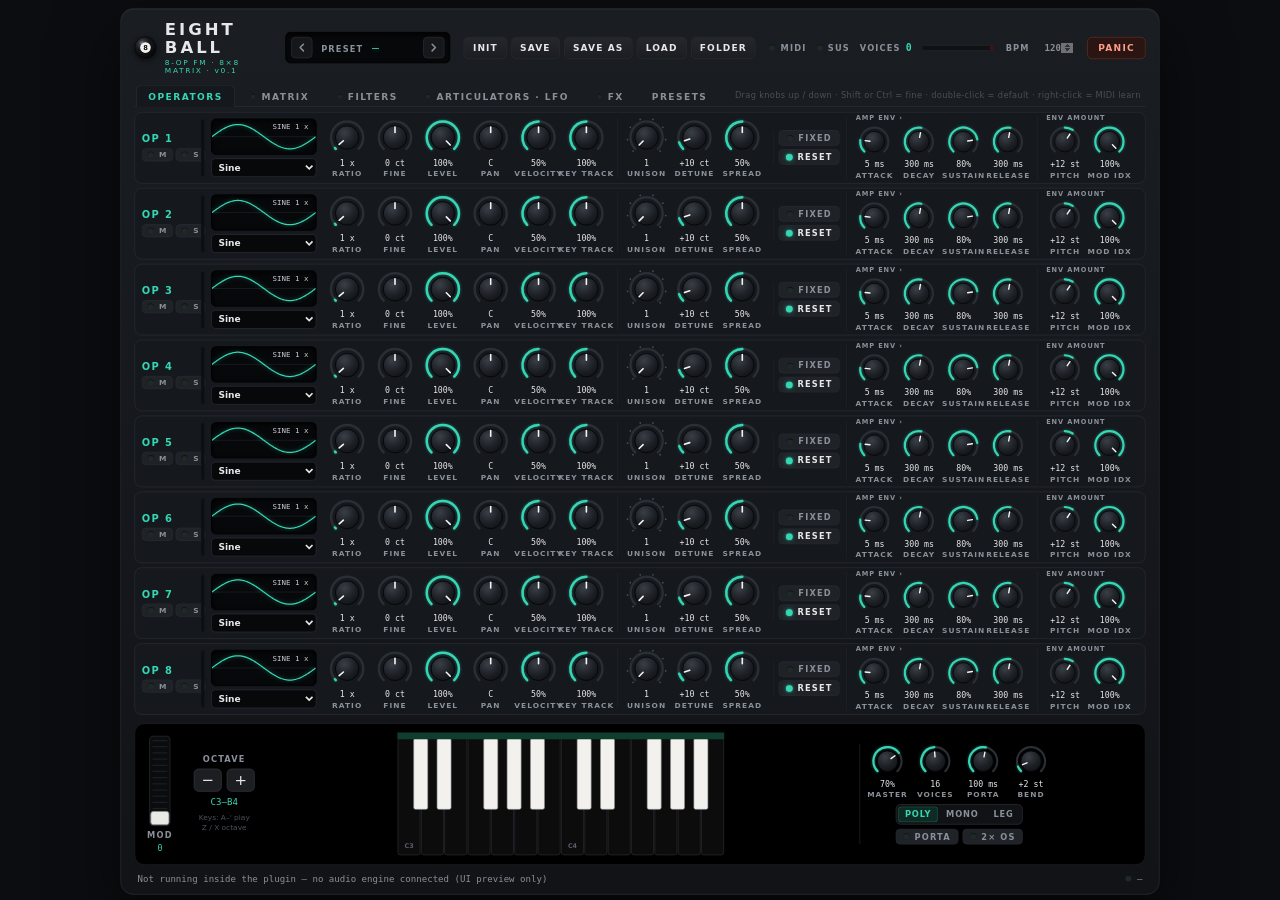
==== vst/ui/index.html @ 70bd4ced "Milestone 2: filters page, envelope editor, 4 LFOs, 16-slot mod matrix Engine: four global LFOs (sin" ====
<!doctype html>
<html lang="en">
<head>
  <meta charset="utf-8">
  <meta name="viewport" content="width=device-width, initial-scale=1, minimum-scale=1, maximum-scale=1, user-scalable=no, viewport-fit=cover">
  <title>Eight Ball</title>
  <link rel="stylesheet" href="css/style.css">
</head>
<body class="plugin">
  <!-- shared SVG defs: knob face, the eight ball -->
  <svg width="0" height="0" style="position:absolute" aria-hidden="true" focusable="false">
    <defs>
      <radialGradient id="knobFace" cx="38%" cy="30%" r="80%">
        <stop offset="0%" stop-color="#3a3f47"/>
        <stop offset="60%" stop-color="#1c1f24"/>
        <stop offset="100%" stop-color="#0f1114"/>
      </radialGradient>
      <radialGradient id="ballFace" cx="35%" cy="30%" r="75%">
        <stop offset="0%" stop-color="#4a4f58"/>
        <stop offset="45%" stop-color="#16181c"/>
        <stop offset="100%" stop-color="#050607"/>
      </radialGradient>
    </defs>
  </svg>

  <main class="synth">
    <header class="topbar">
      <div class="brand">
        <svg class="brand-logo" viewBox="0 0 40 40" aria-hidden="true">
          <circle cx="20" cy="20" r="19" fill="url(#ballFace)" stroke="#000"/>
          <circle cx="20" cy="20" r="9.5" fill="#f2f1ee"/>
          <text x="20" y="24.6" class="ball-eight">8</text>
          <ellipse cx="13" cy="11" rx="4" ry="2.4" fill="#fff" opacity="0.18" transform="rotate(-30 13 11)"/>
        </svg>
        <div class="brand-text">
          <span class="brand-mark">EIGHT BALL</span>
          <span class="brand-sub">8-OP FM · 8×8 MATRIX · v0.1</span>
        </div>
      </div>
      <div class="patch-display">
        <button id="preset-prev" type="button" class="pd-step" aria-label="Previous preset" data-tip="Previous preset">
          <svg viewBox="0 0 12 12" aria-hidden="true"><path d="M8 2 4 6l4 4"/></svg>
        </button>
        <div class="pd-text">
          <span id="preset-cat" class="pd-label">PRESET</span>
          <span id="preset-name" class="pd-name"></span>
        </div>
        <button id="preset-next" type="button" class="pd-step" aria-label="Next preset" data-tip="Next preset">
          <svg viewBox="0 0 12 12" aria-hidden="true"><path d="m4 2 4 4-4 4"/></svg>
        </button>
      </div>
      <div class="preset-actions">
        <button id="preset-init" type="button" class="pd-btn" data-tip="Start from the Init patch">INIT</button>
        <button id="preset-save" type="button" class="pd-btn" data-tip="Save the current sound (replaces a user preset of the same name)">SAVE</button>
        <button id="preset-saveas" type="button" class="pd-btn" data-tip="Save under a new name">SAVE AS</button>
        <button id="preset-load" type="button" class="pd-btn" data-tip="Load a .ebpreset file">LOAD</button>
        <button id="preset-folder" type="button" class="pd-btn" data-tip="Open the user preset folder">FOLDER</button>
      </div>
      <div class="top-controls">
        <label class="midi-pick web-only">
          <span class="ctl-label">MIDI IN</span>
          <select id="midi-select"><option>Detecting…</option></select>
        </label>
        <span class="indicator"><span class="led" id="midi-led" title="Note activity"></span>MIDI</span>
        <span class="indicator"><span class="led" id="sustain-led"></span>SUS</span>
        <span class="indicator voices-ind" data-tip="Voices playing / polyphony">VOICES <b id="voice-count">0</b></span>
        <div class="meter" data-tip="Output level"><div id="meter-fill"></div><div class="meter-clip"></div></div>
        <label class="indicator bpm-ctl" title="Tempo for synced envelopes and LFOs (from the host in the plugin)">
          BPM <input id="bpm-input" type="number" min="20" max="300" step="0.1" value="120" readonly>
        </label>
        <button id="panic-btn" type="button" class="panic" data-tip="Silence everything now">PANIC</button>
      </div>
    </header>

    <nav class="page-tabs" role="tablist" aria-label="Sections">
      <button type="button" class="page-tab" data-page="ops" role="tab">OPERATORS</button>
      <button type="button" class="page-tab" data-page="matrix" role="tab"><span class="led" id="matrix-led"></span>MATRIX</button>
      <button type="button" class="page-tab" data-page="filters" role="tab"><span class="led" id="filters-led"></span>FILTERS</button>
      <button type="button" class="page-tab" data-page="art" role="tab"><span class="led" id="art-led"></span>ARTICULATORS · LFO</button>
      <button type="button" class="page-tab" data-page="fx" role="tab"><span class="led" id="fx-led"></span>FX</button>
      <button type="button" class="page-tab" data-page="presets" role="tab">PRESETS</button>
      <span class="page-hint" id="page-hint"></span>
    </nav>
    <div class="pages">
      <div class="page" data-page="ops"><div id="ops-page" class="ops-page"></div></div>
      <div class="page" data-page="matrix"><div id="matrix-page" class="matrix-page"></div></div>
      <div class="page" data-page="filters"><div id="filters-page" class="filters-page"></div></div>
      <div class="page" data-page="art"><div id="art-page" class="art-page"></div></div>
      <div class="page" data-page="fx"><div id="fx-page" class="placeholder-page"></div></div>
      <div class="page" data-page="presets">
        <section class="browser" aria-label="Presets">
          <div class="cat-tabs" id="cat-tabs" role="tablist"></div>
          <div class="preset-grid" id="preset-grid"></div>
          <div class="browser-foot"><span id="preset-folder-path" class="path"></span></div>
        </section>
      </div>
    </div>

    <section class="keybed">
      <div id="wheel-slot"></div>
      <div class="octave-ctl">
        <span class="ctl-label">OCTAVE</span>
        <div class="oct-buttons">
          <button id="oct-down" type="button" aria-label="Octave down" data-tip="Octave down (Z)">−</button>
          <button id="oct-up" type="button" aria-label="Octave up" data-tip="Octave up (X)">+</button>
        </div>
        <span id="octave-readout" class="oct-readout"></span>
        <span class="kbd-hint">Keys: A–' play<br>Z / X octave</span>
      </div>
      <div id="piano" class="piano"></div>
      <div class="global-strip">
        <div id="global-knobs" class="knob-row"></div>
        <div id="global-switches" class="switch-col"></div>
      </div>
    </section>

    <footer class="statusbar">
      <span id="midi-monitor" class="monitor">Connecting to plugin…</span>
      <span class="audio-status"><span class="led" id="audio-led"></span><span id="audio-info">—</span></span>
    </footer>
  </main>

  <div id="modal" class="modal hidden" role="dialog" aria-modal="true" aria-labelledby="modal-title">
    <div class="modal-card">
      <div id="modal-title" class="modal-title"></div>
      <div id="modal-body" class="modal-body"></div>
      <input id="modal-input" type="text" maxlength="60" spellcheck="false" autocomplete="off">
      <div class="modal-actions">
        <button id="modal-cancel" type="button" class="pd-btn">CANCEL</button>
        <button id="modal-ok" type="button" class="pd-btn primary">OK</button>
      </div>
    </div>
  </div>

  <script src="js/params.js"></script>
  <script src="js/engine-juce.js"></script>
  <script src="js/knob.js"></script>
  <script src="js/controls.js"></script>
  <script src="js/piano.js"></script>
  <script src="js/matrix.js"></script>
  <script src="js/envelope.js"></script>
  <script src="js/filters.js"></script>
  <script src="js/articulators.js"></script>
  <script src="js/app.js"></script>
</body>
</html>
---- vst/ui/css/style.css ----
:root {
  --bg: #0b0d10;
  --chassis-1: #1a1d22;
  --chassis-2: #111317;
  --panel: #15181d;
  --panel-edge: #262a31;
  --screen: #07080a;
  --text: #e6e7ea;
  --muted: #8a9099;
  --faint: #4a4f57;
  --accent: #35d6b4;                 /* felt green-cyan */
  --accent-glow: rgba(53, 214, 180, 0.45);
  --accent-dim: #16553f;
  --accent-bg: #0f2a22;
  --warn: #ff8a3d;
  --track: #2a2e35;
  --sans: "Segoe UI", system-ui, -apple-system, sans-serif;
  --mono: "Cascadia Mono", "Consolas", ui-monospace, monospace;
}

* { box-sizing: border-box; }

html, body { margin: 0; }
body {
  min-height: 100vh;
  background: radial-gradient(1200px 600px at 50% -10%, #171a1f 0%, var(--bg) 60%) var(--bg);
  color: var(--text);
  font-family: var(--sans);
  -webkit-font-smoothing: antialiased;
}

button { font-family: inherit; color: inherit; }

.synth {
  width: 1260px;
  background: linear-gradient(180deg, var(--chassis-1), var(--chassis-2));
  border: 1px solid var(--panel-edge);
  border-radius: 16px;
  padding: 14px 16px 12px;
  box-shadow: 0 30px 80px rgba(0, 0, 0, 0.6), inset 0 1px 0 rgba(255, 255, 255, 0.05);
  display: flex;
  flex-direction: column;
  gap: 10px;
  user-select: none;
}

/* plugin: laid out at the design width and scaled to the window (app.js fit()) */
body.plugin { display: block; padding: 0; height: 100vh; overflow: hidden; background: var(--bg); }
body.plugin .synth { position: absolute; top: 8px; left: 50%; transform-origin: top center; transform: translateX(-50%); }

/* ---------------------------------------------------------------- LEDs --- */
.led {
  display: inline-block;
  width: 8px; height: 8px;
  border-radius: 50%;
  background: #1f2a27;
  box-shadow: inset 0 1px 1px rgba(0, 0, 0, 0.6);
  flex: none;
  transition: background 60ms, box-shadow 60ms;
}
.led.on, .power.on .led {
  background: var(--accent);
  box-shadow: 0 0 8px var(--accent-glow), 0 0 2px var(--accent);
}

.ctl-label, .panel-title, .knob-label, .pd-label, .kgroup-label {
  font-size: 10px;
  letter-spacing: 0.14em;
  text-transform: uppercase;
  color: var(--muted);
  font-weight: 600;
}

/* -------------------------------------------------------------- top bar --- */
.topbar { display: flex; align-items: center; gap: 16px; }
.brand { display: flex; align-items: center; gap: 10px; }
.brand-logo { width: 38px; height: 38px; filter: drop-shadow(0 2px 4px rgba(0, 0, 0, 0.7)); }
.ball-eight { font: 700 12px var(--sans); fill: #0a0a0a; text-anchor: middle; }
.brand-text { display: flex; flex-direction: column; line-height: 1.1; }
.brand-mark { font-size: 20px; font-weight: 800; letter-spacing: 0.18em; }
.brand-sub { font-size: 9px; letter-spacing: 0.22em; color: var(--accent); margin-top: 3px; }

.patch-display {
  flex: 1;
  min-width: 200px;
  display: flex;
  align-items: center;
  gap: 6px;
  background: var(--screen);
  border: 1px solid #000;
  border-radius: 6px;
  padding: 5px 6px;
  box-shadow: inset 0 2px 6px rgba(0, 0, 0, 0.8);
}
.pd-text { flex: 1; min-width: 0; display: flex; align-items: baseline; gap: 10px; padding: 0 4px; }
.pd-name { font-family: var(--mono); color: var(--accent); font-size: 15px; text-shadow: 0 0 8px var(--accent-glow); white-space: nowrap; overflow: hidden; text-overflow: ellipsis; }
.pd-step {
  flex: none; width: 26px; height: 26px; padding: 0;
  display: flex; align-items: center; justify-content: center;
  background: #15171a; border: 1px solid var(--panel-edge); border-radius: 5px; cursor: pointer;
}
.pd-step svg { width: 12px; height: 12px; fill: none; stroke: var(--muted); stroke-width: 1.8; stroke-linecap: round; stroke-linejoin: round; }
.pd-step:hover svg { stroke: var(--accent); }
.pd-step:active { transform: translateY(1px); }

.preset-actions { display: flex; gap: 5px; }
.pd-btn {
  background: linear-gradient(180deg, #24272c, #1b1d21);
  border: 1px solid var(--panel-edge);
  border-radius: 6px;
  padding: 6px 10px;
  font-size: 11px; font-weight: 700; letter-spacing: 0.12em;
  color: var(--text);
  cursor: pointer;
  white-space: nowrap;
}
.pd-btn:hover { border-color: #3a3f47; }
.pd-btn:active { transform: translateY(1px); }
.pd-btn.primary { background: linear-gradient(180deg, #1b3a31, #12271f); border-color: var(--accent-dim); color: var(--accent); }
.pd-btn.primary:hover { border-color: var(--accent); }
.pd-btn.danger { background: #2a1512; border-color: #5b2a22; color: #ff9c8a; }

.top-controls { display: flex; align-items: center; gap: 12px; }
.midi-pick { display: flex; align-items: center; gap: 8px; }
.midi-pick select {
  background: var(--screen); color: var(--text);
  border: 1px solid var(--panel-edge); border-radius: 5px;
  padding: 5px 8px; font: 12px var(--sans); max-width: 200px;
}
.indicator { display: flex; align-items: center; gap: 6px; font-size: 10px; letter-spacing: 0.14em; color: var(--muted); font-weight: 600; }
.voices-ind b { font-family: var(--mono); color: var(--accent); font-weight: 600; font-size: 12px; letter-spacing: 0; }
.meter { position: relative; width: 90px; height: 7px; background: #0f1113; border-radius: 3px; overflow: hidden; border: 1px solid #1f2227; }
#meter-fill { height: 100%; width: 0%; background: linear-gradient(90deg, #2f9e7a 0%, #b8b23b 75%, #ff5a3d 100%); transition: width 60ms linear; }
.meter-clip { position: absolute; right: 0; top: 0; width: 6px; height: 100%; background: #3a1512; }
.meter-clip.on { background: #ff3b2f; box-shadow: 0 0 6px #ff3b2f; }
.bpm-ctl input {
  width: 52px; background: var(--screen); color: var(--accent);
  border: 1px solid var(--panel-edge); border-radius: 4px; padding: 3px 4px;
  font: 600 11px var(--mono); text-align: right;
}
.bpm-ctl input[readonly] { color: var(--muted); border-color: transparent; background: transparent; cursor: default; }
.bpm-ctl input::-webkit-inner-spin-button { opacity: 0.4; }
.web-only { display: none !important; }
body.web .web-only { display: flex !important; }

.panic {
  background: #2a1512; border: 1px solid #5b2a22; color: #ff9c8a;
  border-radius: 6px; padding: 6px 12px;
  font-size: 11px; letter-spacing: 0.14em; font-weight: 700; cursor: pointer;
}
.panic:hover { background: #3a1a15; }
.panic:active { transform: translateY(1px); }

/* ============================================================ page tabs === */
.page-tabs {
  display: flex; align-items: center; gap: 4px;
  border-bottom: 1px solid var(--panel-edge);
  padding: 0 2px;
  margin-bottom: -4px;
}
.page-tab {
  display: flex; align-items: center; gap: 7px;
  background: transparent;
  border: 1px solid transparent; border-bottom: none;
  border-radius: 7px 7px 0 0;
  padding: 7px 14px 6px;
  font-size: 11px; font-weight: 700; letter-spacing: 0.16em;
  color: var(--muted);
  cursor: pointer;
  position: relative; top: 1px;
}
.page-tab:hover { color: var(--text); }
.page-tab.active { color: var(--accent); background: var(--panel); border-color: var(--panel-edge); }
.page-tab .led { width: 6px; height: 6px; }
.page-hint { margin-left: auto; font-size: 10px; color: var(--faint); letter-spacing: 0.04em; padding-right: 4px; }

.pages { display: grid; min-height: 560px; }
.page { grid-area: 1 / 1; display: flex; flex-direction: column; gap: 10px; min-width: 0; }
.page:not(.active) { visibility: hidden; pointer-events: none; }

/* --------------------------------------------------------------- panels --- */
.panel {
  background: var(--panel);
  border: 1px solid var(--panel-edge);
  border-radius: 10px;
  padding: 8px 10px 10px;
  display: flex;
  flex-direction: column;
  gap: 8px;
  box-shadow: inset 0 1px 0 rgba(255, 255, 255, 0.03);
  min-width: 0;
}
.panel-head { display: flex; align-items: center; justify-content: space-between; min-height: 20px; gap: 8px; }
.panel-title { color: var(--text); }
.placeholder-page { display: flex; flex: 1; }
.panel.placeholder { flex: 1; justify-content: flex-start; }
.panel.placeholder p { color: var(--muted); font-size: 13px; line-height: 1.6; max-width: 760px; margin: 4px 0; }

.power {
  display: flex; align-items: center; gap: 6px;
  background: #1f2226;
  border: 1px solid var(--panel-edge);
  border-radius: 5px;
  padding: 3px 8px;
  font-size: 10px; letter-spacing: 0.14em; font-weight: 700;
  color: var(--muted);
  cursor: pointer;
  white-space: nowrap;
}
.power.on { color: var(--text); }

.screen {
  position: relative;
  background: var(--screen);
  border: 1px solid #000;
  border-radius: 6px;
  height: 44px;
  overflow: hidden;
  box-shadow: inset 0 2px 8px rgba(0, 0, 0, 0.9);
}
.screen svg { position: absolute; inset: 3px 0; width: 100%; height: calc(100% - 6px); }
.scr-grid { stroke: #1a1d22; stroke-width: 1; vector-effect: non-scaling-stroke; }
.scr-line {
  fill: none; stroke: var(--accent); stroke-width: 1.5;
  vector-effect: non-scaling-stroke;
  filter: drop-shadow(0 0 3px var(--accent-glow));
  stroke-linejoin: round;
}
.scr-text {
  position: absolute; right: 5px; top: 3px;
  font-family: var(--mono); font-size: 9px; color: #c9cdd3;
  background: rgba(7, 8, 10, 0.75); padding: 1px 4px; border-radius: 3px;
}

/* ---------------------------------------------------------------- knobs --- */
.knob-row { display: flex; justify-content: space-around; gap: 4px; }
.knob { display: flex; flex-direction: column; align-items: center; gap: 1px; width: 58px; }
.knob-svg { width: 48px; height: 48px; cursor: ns-resize; touch-action: none; outline: none; overflow: visible; }
.knob-svg:focus-visible .k-face { stroke: var(--accent); }
.k-track { fill: none; stroke: var(--track); stroke-width: 4; stroke-linecap: round; }
.k-value { fill: none; stroke: var(--accent); stroke-width: 4; stroke-linecap: round; filter: drop-shadow(0 0 3px var(--accent-glow)); }
.k-tick { fill: var(--faint); }
.k-face { fill: url(#knobFace); stroke: #050607; stroke-width: 1.5; }
.k-pointer { stroke: #f4f4f4; stroke-width: 2.6; stroke-linecap: round; }
.knob:hover .k-track { stroke: #343941; }
.knob-value { font-family: var(--mono); font-size: 10px; color: var(--text); min-height: 13px; white-space: nowrap; }
.knob.active .knob-value { color: var(--accent); }
.knob-label { font-size: 9px; white-space: nowrap; }
.knob.learned .k-face { stroke: var(--warn); }
.knob.learn-armed .k-face { stroke: var(--warn); animation: pulse-stroke 0.8s ease-in-out infinite; }
@keyframes pulse-stroke { 50% { stroke: #fff; } }

.knob.knob-md { width: 54px; }
.knob.knob-md .knob-svg { width: 42px; height: 42px; }
.knob.knob-sm { width: 30px; gap: 0; }
.knob.knob-sm .knob-svg { width: 30px; height: 30px; }
.knob.knob-sm .knob-label, .knob.knob-sm .knob-value { display: none; }
.knob.knob-sm .k-track, .knob.knob-sm .k-value { stroke-width: 6; }
.knob.knob-sm .k-pointer { stroke-width: 3.5; }
.knob.knob-sm .k-face { r: 17; }

/* segmented choice */
.seg { display: inline-flex; background: #101215; border: 1px solid var(--panel-edge); border-radius: 6px; padding: 2px; gap: 2px; }
.seg button {
  background: transparent; border: none; border-radius: 4px; padding: 4px 8px;
  font-size: 10px; font-weight: 700; letter-spacing: 0.1em; text-transform: uppercase;
  color: var(--muted); cursor: pointer;
}
.seg button:hover { color: var(--text); }
.seg button.on { background: var(--accent-bg); color: var(--accent); box-shadow: inset 0 0 0 1px var(--accent-dim); }
.seg button:focus-visible { outline: 1px solid var(--accent); }

/* dropdown */
.param-select {
  min-width: 0; width: 100%;
  background: var(--screen); color: var(--text);
  border: 1px solid var(--panel-edge); border-radius: 5px;
  padding: 3px 2px 3px 4px;
  font: 600 11px var(--sans);
  cursor: pointer;
}
.param-select:hover { border-color: #3a3f47; }
.param-select:focus-visible { outline: 1px solid var(--accent); }

/* ============================================================ operators === */
.ops-page { display: flex; flex-direction: column; gap: 5px; }
.op-strip {
  display: grid;
  grid-template-columns: 76px 128px minmax(0, 1fr);
  gap: 8px;
  align-items: center;
  background: var(--panel);
  border: 1px solid var(--panel-edge);
  border-radius: 9px;
  padding: 4px 8px;
  transition: opacity 150ms;
}
.op-strip.off .op-wave, .op-strip.off .op-knobs { opacity: 0.38; }
.op-strip.idle .op-num { color: var(--faint); }
.op-id { display: flex; flex-direction: column; gap: 4px; align-items: flex-start; position: relative; height: 100%; justify-content: center; }
.op-num { font-size: 12px; font-weight: 800; letter-spacing: 0.14em; color: var(--accent); }
.op-ms { display: flex; gap: 3px; }
.op-ms .power { padding: 2px 6px; }
.op-ms .power span:last-child { font-size: 9px; }
.op-mute.on { color: var(--warn); }
.op-mute.on .led { background: var(--warn); box-shadow: 0 0 8px rgba(255, 138, 61, 0.5); }
.op-activity { position: absolute; right: 0; top: 4px; bottom: 4px; width: 4px; background: #0d0f12; border-radius: 2px; overflow: hidden; }
.op-act-fill { position: absolute; left: 0; right: 0; bottom: 0; height: 0; background: var(--accent); box-shadow: 0 0 6px var(--accent-glow); transition: height 60ms linear; }
.op-wave { display: flex; flex-direction: column; gap: 4px; }
.op-wave .screen { height: 44px; }
.op-knobs { display: flex; align-items: center; gap: 2px; }
.kgroup { display: flex; align-items: center; gap: 0; padding: 0 6px; border-left: 1px solid #1f2227; }
.kgroup:first-child { border-left: none; padding-left: 0; }
.kgroup.switches { flex-direction: column; gap: 4px; align-items: stretch; }
.kgroup.switches .power { justify-content: center; }
.kgroup.env { position: relative; padding-top: 10px; }
.kgroup-label { position: absolute; top: -2px; left: 10px; font-size: 8px; }
.kgroup.env.na .knob { opacity: 0.35; }
.kgroup.env.na::after { content: "custom shape"; position: absolute; right: 8px; top: -2px; font-size: 8px; color: var(--faint); letter-spacing: 0.1em; text-transform: uppercase; }

/* =============================================================== matrix === */
.matrix-page { display: flex; flex-direction: column; }
.mx-row { display: flex; gap: 10px; align-items: flex-start; }
.mx-panel { gap: 6px; }
.mx-hint { font-size: 9px; color: var(--faint); letter-spacing: 0.06em; }
.mx-grid { display: grid; grid-template-columns: 26px repeat(8, 36px); grid-auto-rows: 36px; gap: 2px; align-items: center; justify-items: center; }
.out-grid { grid-template-columns: 26px repeat(4, 36px); }
.mx-corner { font-size: 7px; color: var(--faint); text-align: center; line-height: 1.1; letter-spacing: 0.04em; }
.mx-head-cell { font-family: var(--mono); font-size: 11px; color: var(--muted); font-weight: 600; }
.mx-head-cell.col { color: var(--accent); }
.mx-cell { width: 34px; height: 34px; display: flex; align-items: center; justify-content: center; background: #101215; border: 1px solid #1c1f25; border-radius: 6px; }
.mx-cell.diag { background: #141317; border-color: #2a2126; }
.mx-cell.dry { background: #10161a; }
.mx-cell .knob.zero .k-pointer { stroke: #4d5159; }
.mx-cell .knob.zero .k-face { fill: #15181c; }
.mx-panel.tools { flex: 1; }
.mx-layouts { display: grid; grid-template-columns: 1fr 1fr; gap: 4px; }
.mx-layout { text-align: left; font-size: 10px; padding: 5px 8px; letter-spacing: 0.06em; }
.mx-actions { display: flex; align-items: center; gap: 8px; margin-top: 4px; }
.mx-actions .knob { margin-left: auto; }

/* ============================================================== filters === */
.filters-page { display: flex; flex-direction: column; gap: 10px; }
.flt-row { display: flex; gap: 10px; }
.flt-panel { flex: 1; min-width: 0; gap: 6px; transition: opacity 150ms; }
.flt-panel.off .flt-screen, .flt-panel.off .flt-knobs { opacity: 0.45; }
.flt-top { display: flex; gap: 8px; align-items: center; }
.flt-screen { height: 76px; }
.flt-screen svg { inset: 0; height: 100%; }
.flt-grid line { stroke: #171a1f; stroke-width: 1; vector-effect: non-scaling-stroke; }
.flt-grid line.zero { stroke: #262b32; }
.flt-fill { fill: var(--accent); opacity: 0.08; }
.flt-cut { stroke: var(--accent); stroke-width: 1; stroke-dasharray: 3 3; opacity: 0.6; vector-effect: non-scaling-stroke; }
.flt-knobs { justify-content: space-between; }
.flt-env-btns { display: flex; gap: 6px; }
.flt-env-btns .pd-btn { font-size: 10px; padding: 4px 8px; }
.flt-route { flex-direction: column; }
.flt-route-body { display: flex; align-items: center; gap: 24px; }
.flt-diagram svg { width: 300px; height: 92px; }
.flt-diagram rect { fill: #101215; stroke: var(--accent-dim); stroke-width: 1; }
.flt-diagram text { fill: var(--text); font: 600 10px var(--sans); text-anchor: middle; letter-spacing: 0.1em; }
.flt-diagram text.small { fill: var(--faint); font-size: 8px; }
.flt-diagram line { stroke: var(--muted); stroke-width: 1.2; }
.flt-diagram marker path { fill: var(--muted); }
.flt-feeds { display: flex; flex-direction: column; gap: 3px; font-family: var(--mono); font-size: 11px; color: var(--faint); }
.flt-feeds .fed { color: var(--accent); }

/* ===================================================== articulators + LFO === */
.art-page { display: flex; flex-direction: column; gap: 10px; }
.art-top { display: flex; gap: 10px; align-items: stretch; }
.env-panel { flex: 1; min-width: 0; gap: 6px; }
.env-head { flex-wrap: wrap; gap: 6px 10px; }
.env-targets { display: flex; gap: 3px; align-items: center; margin-left: auto; }
.env-target {
  background: #101215; border: 1px solid var(--panel-edge); border-radius: 4px; padding: 3px 7px;
  font-size: 10px; font-weight: 700; letter-spacing: 0.08em; color: var(--muted); cursor: pointer;
}
.env-target:hover { color: var(--text); }
.env-target.on { background: var(--accent-bg); color: var(--accent); border-color: var(--accent-dim); }
.env-sep { width: 1px; height: 16px; background: var(--panel-edge); margin: 0 3px; }
.env-editor { width: 100%; }
.env-svg { display: block; width: 100%; height: auto; outline: none; touch-action: none; }
.env-svg:focus-visible .env-bg { stroke: var(--accent-dim); }
.env-bg { fill: var(--screen); stroke: #000; }
.env-grid line { stroke: #171a1f; stroke-width: 1; vector-effect: non-scaling-stroke; }
.env-grid text { fill: var(--faint); font: 9px var(--mono); }
.env-fill { fill: var(--accent); opacity: 0.1; }
.env-line { fill: none; stroke: var(--accent); stroke-width: 1.6; filter: drop-shadow(0 0 3px var(--accent-glow)); vector-effect: non-scaling-stroke; }
.env-loop { fill: #ffffff; opacity: 0.05; }
.env-sustain { stroke: var(--warn); stroke-width: 1; stroke-dasharray: 4 3; vector-effect: non-scaling-stroke; }
.env-pt { fill: #15181c; stroke: var(--accent); stroke-width: 1.6; cursor: move; }
.env-pt:hover, .env-pt.sel { fill: var(--accent); }
.env-pt.sus { stroke: var(--warn); }
.env-pt.loop { stroke-dasharray: 2 1.5; }
.env-th { fill: #3a3f47; stroke: none; cursor: ns-resize; }
.env-th:hover { fill: var(--text); }
.env-readout { fill: var(--muted); font: 9px var(--mono); text-anchor: end; }
.env-toolbar { display: flex; align-items: center; gap: 5px; flex-wrap: wrap; }
.env-btn { font-size: 9px; padding: 4px 7px; letter-spacing: 0.1em; }
.env-btn:disabled { opacity: 0.35; cursor: default; }
.env-btn.on { color: var(--warn); border-color: #5b3a22; }
.env-shapes { width: auto; min-width: 86px; padding: 4px 6px; font-size: 10px; }
.env-amount { display: flex; align-items: center; }
.env-amount .knob { width: 50px; }
.env-hint { margin-left: auto; font-size: 9px; color: var(--faint); letter-spacing: 0.04em; text-align: right; }

.lfo-panel { width: 560px; flex: none; gap: 5px; }
.lfo-strip {
  display: grid; grid-template-columns: 36px 36px 72px 104px 6px minmax(0, 1fr) auto; gap: 6px; align-items: center;
  background: #111317; border: 1px solid #1c1f25; border-radius: 7px; padding: 3px 6px; transition: opacity 150ms;
}
.lfo-strip.off .lfo-shape, .lfo-strip.off .lfo-knobs, .lfo-strip.off .lfo-sync { opacity: 0.45; }
.lfo-num { font-size: 10px; font-weight: 800; letter-spacing: 0.1em; color: var(--accent); }
.lfo-strip .power { padding: 3px 5px; }
.lfo-shape { height: 40px; }
.lfo-shape svg { inset: 0; height: 100%; cursor: crosshair; }
.lfo-shape.ro svg { cursor: default; }
.shape-dot { fill: var(--warn); }
.lfo-meter { position: relative; width: 4px; height: 40px; background: #0d0f12; border-radius: 2px; overflow: hidden; }
.lfo-meter::after { content: ""; position: absolute; left: 0; right: 0; top: 50%; height: 1px; background: #2a2e35; }
.lfo-meter-fill { position: absolute; left: 0; right: 0; top: 50%; height: 0; background: var(--accent); box-shadow: 0 0 6px var(--accent-glow); }
.lfo-knobs { justify-content: space-around; gap: 0; }
.lfo-knobs .knob { width: 44px; }
.lfo-knobs .knob .knob-svg { width: 34px; height: 34px; }
.lfo-sync { display: flex; flex-direction: column; gap: 3px; align-items: stretch; width: 62px; }
.lfo-sync .power { justify-content: center; }
.lfo-div { width: 62px; font-size: 10px; padding: 2px 2px; }
.na { opacity: 0.35; }

.mod-panel { gap: 6px; }
.mod-grid { display: grid; grid-template-columns: 1fr 1fr; gap: 3px 16px; }
.mod-row { display: grid; grid-template-columns: 16px 30px 150px 10px minmax(0, 1fr) 30px 44px; gap: 5px; align-items: center; height: 28px; padding: 0 4px; border-radius: 5px; }
.mod-row.active { background: #121a18; }
.mod-num { font-family: var(--mono); font-size: 10px; color: var(--faint); text-align: right; }
.mod-on { padding: 3px 0; justify-content: center; }
.mod-on span:last-child { display: none; }
.mod-arrow { color: var(--faint); font-size: 14px; text-align: center; }
.mod-src, .mod-dst { font-size: 11px; padding: 3px 2px 3px 4px; }
.mod-row .knob-sm { width: 28px; }
.mod-row .knob-sm .knob-svg { width: 28px; height: 28px; }
.mod-val { font-family: var(--mono); font-size: 10px; color: var(--muted); }
.mod-row.active .mod-val { color: var(--accent); }

/* a knob an active mod slot drives */
.knob.modded::after { content: ""; position: absolute; top: 2px; right: 6px; width: 5px; height: 5px; border-radius: 50%; background: var(--warn); box-shadow: 0 0 5px var(--warn); }
.knob { position: relative; }
.kgroup-label.link { background: none; border: none; padding: 0; cursor: pointer; color: var(--muted); }
.kgroup-label.link:hover { color: var(--accent); }

/* ============================================================== keybed ===== */
.keybed {
  display: flex;
  gap: 12px;
  background: #000;
  border: 1px solid #1c1e22;
  border-radius: 12px;
  padding: 10px;
  box-shadow: inset 0 4px 14px rgba(0, 0, 0, 0.9);
  align-items: center;
}
.octave-ctl { display: flex; flex-direction: column; align-items: center; justify-content: center; gap: 6px; width: 92px; flex: none; }
.oct-buttons { display: flex; gap: 6px; }
.oct-buttons button { width: 34px; height: 28px; background: #1c1e22; border: 1px solid #30343b; border-radius: 6px; font-size: 18px; line-height: 1; cursor: pointer; }
.oct-buttons button:hover { border-color: var(--accent-dim); }
.oct-buttons button:active { transform: translateY(1px); }
.oct-readout { font-family: var(--mono); font-size: 11px; color: var(--accent); }
.kbd-hint { font-size: 9px; color: var(--faint); text-align: center; line-height: 1.4; }

.piano { flex: 1; min-width: 0; max-width: 700px; }
.piano-svg { display: block; width: 100%; height: auto; max-height: 150px; touch-action: none; cursor: pointer; }
.felt { fill: #0f3d2e; }
/* Inverted keyboard: naturals black, sharps white */
.wkey { fill: #0c0c0d; stroke: #34363b; stroke-width: 1; transition: fill 40ms; }
.wkey:hover { fill: #17181a; }
.wkey.down { fill: var(--accent); stroke: var(--accent); }
.bkey { fill: #f2f1ee; stroke: #8f8f8f; stroke-width: 1; transition: fill 40ms; }
.bkey:hover { fill: #ffffff; }
.bkey.down { fill: var(--accent); stroke: #1f8a70; }
.wkey.outside, .bkey.outside { opacity: 0.25; cursor: default; }
.klabel { fill: #5b6068; font: 600 11px var(--sans); text-anchor: middle; pointer-events: none; }

.wheel-ctl { display: flex; flex-direction: column; align-items: center; justify-content: center; gap: 5px; width: 40px; flex: none; }
.wheel-svg { width: 26px; height: 110px; cursor: ns-resize; touch-action: none; outline: none; }
.wheel-svg:focus-visible .wh-slot { stroke: var(--accent); }
.wh-slot { fill: #0b0c0e; stroke: #2c2f35; }
.wh-ridges line { stroke: #1b1d21; stroke-width: 1.5; }
.wh-fill { fill: var(--accent-dim); opacity: 0.55; }
.wh-thumb { fill: #e9e9e6; stroke: #8f8f8f; }
.wheel-ctl:hover .wh-thumb { fill: #fff; }
.wheel-value { font-family: var(--mono); font-size: 10px; color: var(--accent); }

.global-strip { display: flex; flex-direction: column; gap: 6px; align-items: center; padding: 0 6px; border-left: 1px solid #1c1e22; }
.switch-col { display: flex; flex-direction: column; gap: 5px; align-items: center; }
.switch-row { display: flex; gap: 5px; align-items: center; }

/* ------------------------------------------------------------ statusbar --- */
.statusbar { display: flex; justify-content: space-between; align-items: center; gap: 12px; font-family: var(--mono); font-size: 11px; color: var(--muted); padding: 0 4px; }
.monitor { flex: 1; min-width: 0; white-space: pre; overflow: hidden; text-overflow: ellipsis; }
.audio-status { display: flex; align-items: center; gap: 6px; flex: none; }

/* ======================================================== preset browser === */
.browser { background: var(--panel); border: 1px solid var(--panel-edge); border-radius: 10px; padding: 10px; display: flex; flex-direction: column; gap: 10px; flex: 1; }
.cat-tabs { display: flex; flex-wrap: wrap; gap: 4px; }
.cat-tab {
  position: relative; background: transparent; border: 1px solid transparent; border-radius: 5px; padding: 5px 12px;
  font-size: 10px; font-weight: 700; letter-spacing: 0.14em; text-transform: uppercase; color: var(--muted); cursor: pointer;
}
.cat-tab:hover { color: var(--text); }
.cat-tab.active { color: var(--accent); border-color: var(--accent-dim); background: var(--accent-bg); }
.cat-tab.has-current::after { content: ""; position: absolute; top: 3px; right: 3px; width: 4px; height: 4px; border-radius: 50%; background: var(--accent); }
.preset-grid { display: grid; grid-template-columns: repeat(4, minmax(0, 1fr)); grid-auto-rows: 36px; gap: 6px; overflow-y: auto; padding-right: 2px; flex: 1; align-content: start; }
.preset-btn {
  position: relative; display: flex; align-items: center; padding: 0 24px 0 12px;
  background: linear-gradient(180deg, #23262b, #1a1c20); border: 1px solid var(--panel-edge); border-radius: 6px;
  font-size: 12px; font-weight: 600; text-align: left; cursor: pointer; min-width: 0;
}
.preset-btn:hover { border-color: #3a3f47; }
.preset-btn:active { transform: translateY(1px); }
.preset-btn.selected { border-color: var(--accent); background: linear-gradient(180deg, #1b2f29, #15211d); color: var(--accent); }
.pb-name { white-space: nowrap; overflow: hidden; text-overflow: ellipsis; }
.pb-del { position: absolute; right: 4px; top: 50%; transform: translateY(-50%); width: 18px; height: 18px; line-height: 17px; text-align: center; border-radius: 4px; color: var(--muted); font-size: 14px; opacity: 0; }
.preset-btn:hover .pb-del { opacity: 1; }
.pb-del:hover { background: #3a1a15; color: #ff9c8a; }
.grid-empty { grid-column: 1 / -1; font-size: 12px; color: var(--muted); line-height: 1.6; padding: 0 4px; }
.path { font-family: var(--mono); color: var(--text); font-size: 11px; word-break: break-all; }
.browser-foot { font-family: var(--mono); font-size: 10px; color: var(--faint); }
.preset-grid::-webkit-scrollbar { width: 6px; }
.preset-grid::-webkit-scrollbar-thumb { background: #30343b; border-radius: 3px; }

/* ================================================================ modal === */
.modal { position: fixed; inset: 0; z-index: 20; display: flex; align-items: center; justify-content: center; background: rgba(5, 6, 8, 0.7); }
.modal.hidden { display: none; }
.modal-card {
  width: min(420px, calc(100vw - 32px)); background: linear-gradient(180deg, #1d2024, #15171a);
  border: 1px solid var(--panel-edge); border-radius: 12px; padding: 18px; display: flex; flex-direction: column; gap: 12px;
  box-shadow: 0 20px 60px rgba(0, 0, 0, 0.7);
}
.modal-title { font-size: 12px; font-weight: 700; letter-spacing: 0.16em; text-transform: uppercase; }
.modal-body { font-size: 13px; color: var(--muted); line-height: 1.5; }
.modal-body b { color: var(--text); }
#modal-input { background: var(--screen); color: var(--accent); border: 1px solid var(--panel-edge); border-radius: 6px; padding: 9px 10px; font: 14px var(--mono); outline: none; user-select: text; }
#modal-input:focus { border-color: var(--accent-dim); }
.modal-actions { display: flex; justify-content: flex-end; gap: 8px; }

/* ====================================================== tooltip + menu === */
.tooltip {
  position: fixed; z-index: 30; pointer-events: none;
  background: #0d0f12; color: var(--text); border: 1px solid #2d3239; border-radius: 5px;
  padding: 4px 8px; font: 11px var(--sans); white-space: nowrap;
  box-shadow: 0 6px 18px rgba(0, 0, 0, 0.6);
}
.tooltip.hidden { display: none; }
.ctx-menu {
  position: fixed; z-index: 40; min-width: 180px;
  background: #15181c; border: 1px solid #2d3239; border-radius: 7px; padding: 4px;
  box-shadow: 0 10px 30px rgba(0, 0, 0, 0.7); display: flex; flex-direction: column;
}
.ctx-menu.hidden { display: none; }
.ctx-title { font: 600 10px var(--mono); color: var(--accent); padding: 5px 8px 6px; border-bottom: 1px solid #22262c; margin-bottom: 3px; }
.ctx-item { background: transparent; border: none; text-align: left; padding: 6px 8px; font: 12px var(--sans); border-radius: 4px; cursor: pointer; }
.ctx-item:hover:not(:disabled) { background: var(--accent-bg); color: var(--accent); }
.ctx-item:disabled { color: var(--faint); cursor: default; }
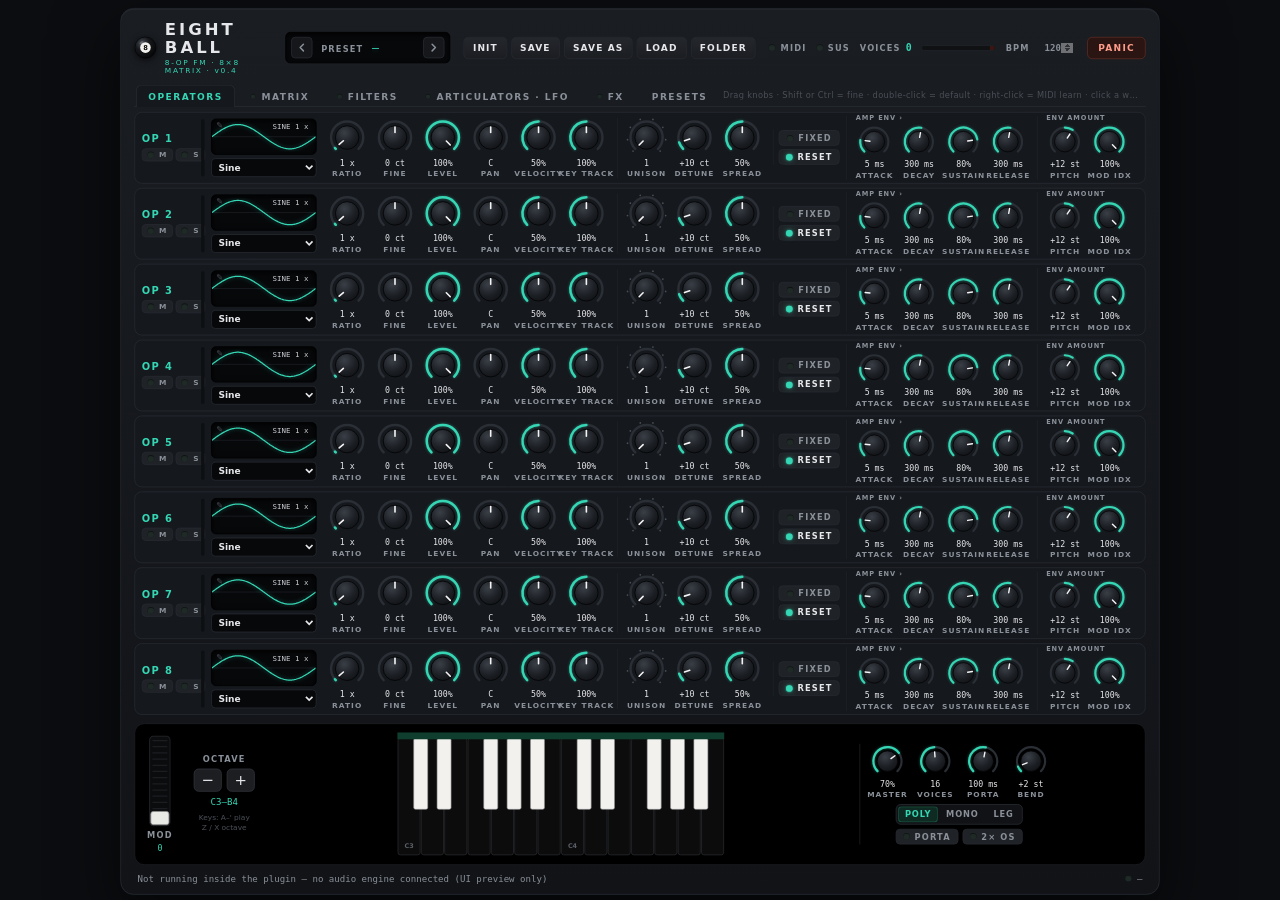
==== commit 9adc0460: "Milestone 4: wave editor, animated matrix UI: waveeditor.js, an overlay on the OPERATORS page opened" ====
--- a/vst/ui/index.html
+++ b/vst/ui/index.html
@@ -34,7 +34,7 @@
         </svg>
         <div class="brand-text">
           <span class="brand-mark">EIGHT BALL</span>
-          <span class="brand-sub">8-OP FM · 8×8 MATRIX · v0.1</span>
+          <span class="brand-sub">8-OP FM · 8×8 MATRIX · v0.4</span>
         </div>
       </div>
       <div class="patch-display">
@@ -86,7 +86,7 @@
       <div class="page" data-page="matrix"><div id="matrix-page" class="matrix-page"></div></div>
       <div class="page" data-page="filters"><div id="filters-page" class="filters-page"></div></div>
       <div class="page" data-page="art"><div id="art-page" class="art-page"></div></div>
-      <div class="page" data-page="fx"><div id="fx-page" class="placeholder-page"></div></div>
+      <div class="page" data-page="fx"><div id="fx-page" class="fx-page"></div></div>
       <div class="page" data-page="presets">
         <section class="browser" aria-label="Presets">
           <div class="cat-tabs" id="cat-tabs" role="tablist"></div>
@@ -139,8 +139,10 @@
   <script src="js/piano.js"></script>
   <script src="js/matrix.js"></script>
   <script src="js/envelope.js"></script>
+  <script src="js/waveeditor.js"></script>
   <script src="js/filters.js"></script>
   <script src="js/articulators.js"></script>
+  <script src="js/fx.js"></script>
   <script src="js/app.js"></script>
 </body>
 </html>
--- a/vst/ui/css/style.css
+++ b/vst/ui/css/style.css
@@ -172,7 +172,8 @@
 .page-tab:hover { color: var(--text); }
 .page-tab.active { color: var(--accent); background: var(--panel); border-color: var(--panel-edge); }
 .page-tab .led { width: 6px; height: 6px; }
-.page-hint { margin-left: auto; font-size: 10px; color: var(--faint); letter-spacing: 0.04em; padding-right: 4px; }
+.page-hint { margin-left: auto; flex: 1; min-width: 0; text-align: right; white-space: nowrap; overflow: hidden; text-overflow: ellipsis; font-size: 10px; color: var(--faint); letter-spacing: 0.04em; padding-right: 4px; }
+.page-tab { white-space: nowrap; flex: none; }
 
 .pages { display: grid; min-height: 560px; }
 .page { grid-area: 1 / 1; display: flex; flex-direction: column; gap: 10px; min-width: 0; }
@@ -326,7 +327,7 @@
 .mx-grid { display: grid; grid-template-columns: 26px repeat(8, 36px); grid-auto-rows: 36px; gap: 2px; align-items: center; justify-items: center; }
 .out-grid { grid-template-columns: 26px repeat(4, 36px); }
 .mx-corner { font-size: 7px; color: var(--faint); text-align: center; line-height: 1.1; letter-spacing: 0.04em; }
-.mx-head-cell { font-family: var(--mono); font-size: 11px; color: var(--muted); font-weight: 600; }
+.mx-head-cell { --glow: 0; font-family: var(--mono); font-size: 11px; color: var(--muted); font-weight: 600; text-shadow: 0 0 calc(var(--glow) * 8px) var(--accent); }
 .mx-head-cell.col { color: var(--accent); }
 .mx-cell { width: 34px; height: 34px; display: flex; align-items: center; justify-content: center; background: #101215; border: 1px solid #1c1f25; border-radius: 6px; }
 .mx-cell.diag { background: #141317; border-color: #2a2126; }
@@ -334,6 +335,68 @@
 .mx-cell .knob.zero .k-pointer { stroke: #4d5159; }
 .mx-cell .knob.zero .k-face { fill: #15181c; }
 .mx-panel.tools { flex: 1; }
+.mx-cell { --glow: 0; box-shadow: 0 0 calc(var(--glow) * 14px) rgba(53, 214, 180, var(--glow)), inset 0 0 calc(var(--glow) * 8px) rgba(53, 214, 180, calc(var(--glow) * 0.5)); transition: box-shadow 80ms linear; }
+.matrix-page .page-tab { }
+/* the second row: signal flow + scopes */
+.mx-panel.flow { width: 330px; flex: none; }
+.flow-svg { width: 100%; height: 170px; display: block; }
+.flow-edge { --glow: 0; fill: none; stroke: var(--accent-dim); stroke-linecap: round; opacity: calc(0.45 + var(--glow) * 0.55); }
+.flow-edge.rm { stroke: #c08a3d; stroke-dasharray: 3 3; }
+.flow-edge.out { stroke: var(--muted); }
+.flow-edge.loop { fill: none; }
+.animating .flow-edge.pm, .animating .flow-edge.out { stroke-dasharray: 5 4; animation: flow 1.2s linear infinite; }
+.animating .flow-edge.pm { stroke: var(--accent); filter: drop-shadow(0 0 calc(var(--glow) * 4px) var(--accent)); }
+.animating .flow-edge.rm { animation: flow 1.2s linear infinite; }
+@keyframes flow { to { stroke-dashoffset: -18; } }
+.flow-svg marker path { fill: var(--accent-dim); }
+#flowArrowOut path { fill: var(--muted); }
+.flow-node { --glow: 0; }
+.flow-node circle { fill: #101215; stroke: var(--accent-dim); stroke-width: 1.2; }
+.animating .flow-node circle { stroke: rgba(53, 214, 180, calc(0.35 + var(--glow) * 0.65)); filter: drop-shadow(0 0 calc(var(--glow) * 8px) var(--accent)); }
+.flow-node text { fill: var(--text); font: 700 10px var(--sans); text-anchor: middle; letter-spacing: 0.06em; }
+.flow-node.out circle { stroke: var(--muted); }
+.flow-node.out text { fill: var(--muted); font-size: 8px; }
+.flow-bus { fill: var(--faint); font: 7px var(--mono); text-anchor: middle; }
+.mx-panel.scopes { flex: 1; }
+.scope-grid { display: grid; grid-template-columns: repeat(4, minmax(0, 1fr)); gap: 6px; }
+.op-scope { height: 44px; position: relative; }
+.op-scope svg { inset: 0; height: 100%; }
+.op-scope .scr-line { opacity: 0.35; transition: opacity 150ms; }
+.op-scope.live .scr-line { opacity: 1; }
+.scope-num { position: absolute; left: 5px; top: 3px; font: 700 9px var(--mono); color: var(--faint); }
+.op-scope.live .scope-num { color: var(--accent); }
+
+/* ========================================================== wave editor === */
+.op-wave .screen.clickable { cursor: pointer; }
+.op-wave .screen.clickable:hover { border-color: var(--accent-dim); }
+.op-wave .screen.clickable::after { content: "✎"; position: absolute; left: 5px; top: 2px; font-size: 10px; color: var(--faint); }
+.op-wave .screen.clickable:hover::after { color: var(--accent); }
+.page[data-page="ops"] { position: relative; }
+.wave-editor { position: absolute; inset: 0; z-index: 5; background: rgba(11, 13, 16, 0.86); display: flex; align-items: flex-start; justify-content: center; padding: 6px; }
+.wave-editor.hidden { display: none; }
+.wave-card { width: 100%; gap: 8px; box-shadow: 0 20px 60px rgba(0, 0, 0, 0.7); border-color: var(--accent-dim); }
+.wave-head { flex-wrap: wrap; gap: 6px 10px; }
+.wave-head .env-targets { margin-left: 0; }
+.wave-starters { display: flex; gap: 4px; margin-left: auto; }
+.wave-close { padding: 3px 9px; font-size: 12px; }
+.wave-body { display: flex; flex-direction: column; gap: 4px; }
+.wave-bars-wrap { display: flex; gap: 6px; align-items: stretch; }
+.wave-axis { width: 42px; flex: none; font-size: 8px; letter-spacing: 0.14em; color: var(--muted); font-weight: 700; writing-mode: vertical-rl; transform: rotate(180deg); text-align: center; }
+.wave-bars { flex: 1; background: var(--screen); border: 1px solid #000; border-radius: 6px; cursor: crosshair; touch-action: none; }
+.wave-levels { height: 190px; }
+.wave-phases { height: 70px; }
+.hb-axis { stroke: #262b32; stroke-width: 1; vector-effect: non-scaling-stroke; }
+.hb-level { fill: var(--accent); opacity: 0.9; }
+.hb-level.zero { fill: #1d2227; }
+.hb-phase { fill: #c08a3d; opacity: 0.9; }
+.hb-phase.zero { fill: #1d2227; }
+.wave-numbers { display: grid; grid-template-columns: repeat(64, 1fr); margin-left: 48px; font: 8px var(--mono); color: var(--faint); text-align: center; }
+.wave-draw { height: 270px; }
+.wave-draw svg { inset: 0; height: 100%; cursor: crosshair; }
+.wave-foot { display: flex; align-items: center; gap: 12px; }
+.wave-preview { width: 400px; height: 60px; flex: none; }
+.wave-preview svg { inset: 0; height: 100%; }
+.wave-readout { font: 11px var(--mono); color: var(--muted); }
 .mx-layouts { display: grid; grid-template-columns: 1fr 1fr; gap: 4px; }
 .mx-layout { text-align: left; font-size: 10px; padding: 5px 8px; letter-spacing: 0.06em; }
 .mx-actions { display: flex; align-items: center; gap: 8px; margin-top: 4px; }
@@ -441,6 +504,40 @@
 .mod-val { font-family: var(--mono); font-size: 10px; color: var(--muted); }
 .mod-row.active .mod-val { color: var(--accent); }
 
+/* ================================================================== FX ===== */
+.fx-page { display: flex; flex-direction: column; gap: 10px; }
+.fx-chainbar { gap: 6px; }
+.fx-chain { display: flex; align-items: center; gap: 6px; }
+.fx-chip {
+  display: flex; align-items: center; gap: 7px; padding: 6px 12px;
+  background: #101215; border: 1px solid var(--panel-edge); border-radius: 6px;
+  font-size: 10px; font-weight: 700; letter-spacing: 0.12em; color: var(--muted); cursor: grab; user-select: none; touch-action: none;
+  position: relative;
+}
+.fx-chip + .fx-chip::before { content: "›"; position: absolute; left: -9px; top: 50%; transform: translateY(-50%); color: var(--faint); font-size: 14px; }
+.fx-chip.on { color: var(--text); border-color: var(--accent-dim); }
+.fx-chip.dragging { border-color: var(--accent); background: var(--accent-bg); cursor: grabbing; }
+.fx-grid { display: grid; grid-template-columns: repeat(4, minmax(0, 1fr)); gap: 10px; align-items: start; }
+.fx-panel { gap: 6px; transition: opacity 150ms; }
+.fx-panel.off .fx-body { opacity: 0.45; }
+.fx-panel.dragging { border-color: var(--accent); }
+.fx-panel .panel-head { gap: 6px; }
+.fx-panel .panel-title { flex: 1; }
+.fx-handle { color: var(--faint); cursor: grab; font-size: 12px; letter-spacing: -2px; padding: 0 2px; touch-action: none; user-select: none; }
+.fx-handle:hover { color: var(--accent); }
+.fx-pos { font-family: var(--mono); font-size: 10px; color: var(--faint); }
+.fx-body { display: flex; flex-direction: column; gap: 4px; }
+.fx-top { display: flex; align-items: center; gap: 8px; font-size: 9px; letter-spacing: 0.12em; color: var(--muted); font-weight: 600; }
+.fx-knobs { justify-content: space-around; gap: 0; }
+.fx-knobs .knob { width: 50px; }
+.fx-div { width: 64px; font-size: 10px; padding: 2px; }
+.fx-eq-screen { height: 56px; }
+.fx-eq-screen svg { inset: 0; height: 100%; }
+.fx-gr { display: flex; align-items: center; gap: 6px; margin-left: auto; }
+.fx-gr-bar { width: 70px; height: 6px; background: #0f1113; border: 1px solid #1f2227; border-radius: 3px; overflow: hidden; }
+.fx-gr-fill { height: 100%; width: 0; background: var(--warn); transition: width 60ms linear; }
+.fx-gr-val { font-family: var(--mono); font-size: 10px; color: var(--muted); min-width: 44px; }
+
 /* a knob an active mod slot drives */
 .knob.modded::after { content: ""; position: absolute; top: 2px; right: 6px; width: 5px; height: 5px; border-radius: 50%; background: var(--warn); box-shadow: 0 0 5px var(--warn); }
 .knob { position: relative; }
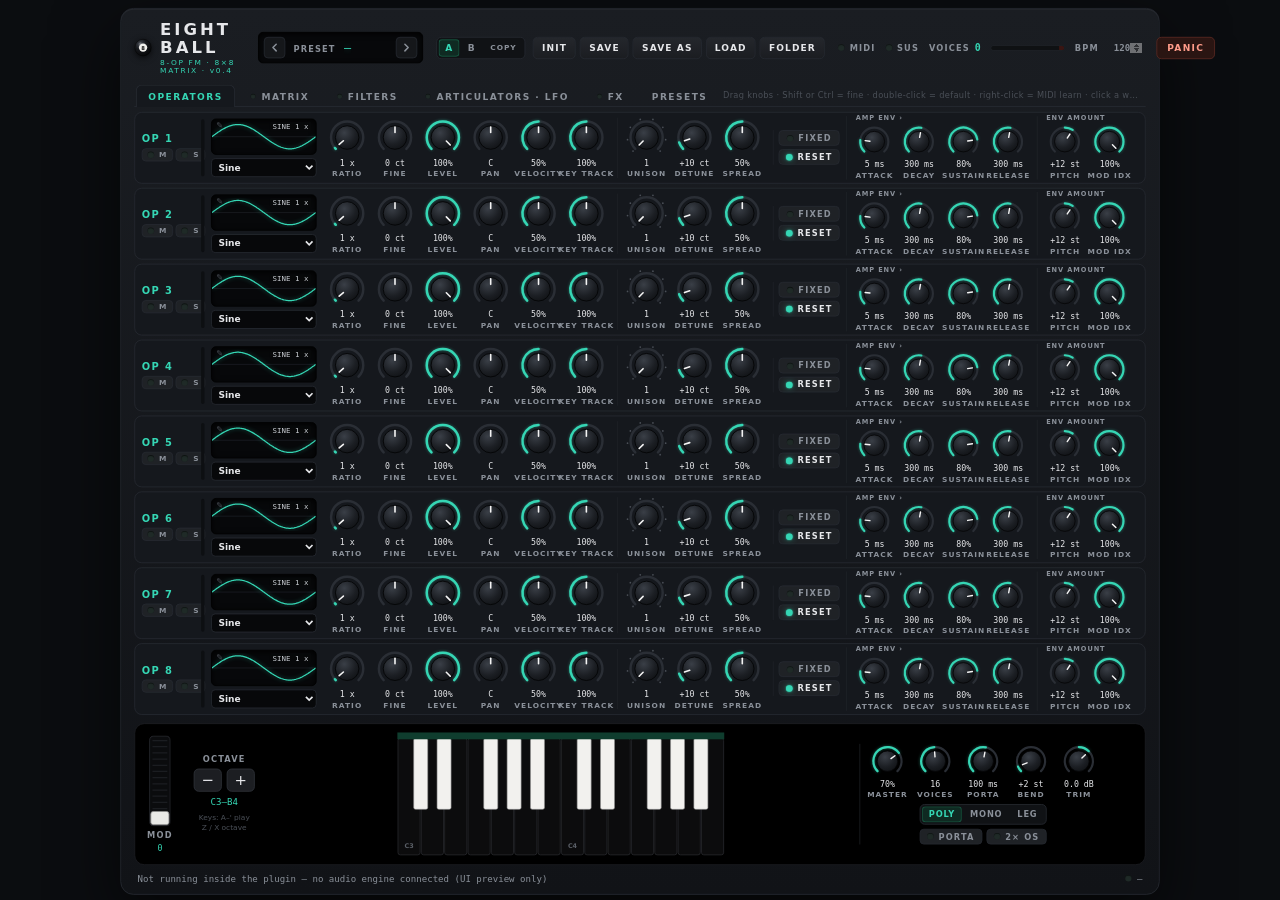
==== commit d34610bd: "Milestone 5: 220 level-matched factory presets, preset gain, A/B compare Presets: vst/presets/make_p" ====
--- a/vst/ui/index.html
+++ b/vst/ui/index.html
@@ -50,6 +50,11 @@
         </button>
       </div>
       <div class="preset-actions">
+        <div class="ab-ctl" data-tip="A/B compare: flip between two sounds; COPY puts the current sound in the other slot">
+          <button id="ab-a" type="button" class="ab-btn on">A</button>
+          <button id="ab-b" type="button" class="ab-btn">B</button>
+          <button id="ab-copy" type="button" class="ab-btn copy">COPY</button>
+        </div>
         <button id="preset-init" type="button" class="pd-btn" data-tip="Start from the Init patch">INIT</button>
         <button id="preset-save" type="button" class="pd-btn" data-tip="Save the current sound (replaces a user preset of the same name)">SAVE</button>
         <button id="preset-saveas" type="button" class="pd-btn" data-tip="Save under a new name">SAVE AS</button>
--- a/vst/ui/css/style.css
+++ b/vst/ui/css/style.css
@@ -103,7 +103,13 @@
 .pd-step:hover svg { stroke: var(--accent); }
 .pd-step:active { transform: translateY(1px); }
 
-.preset-actions { display: flex; gap: 5px; }
+.preset-actions { display: flex; gap: 5px; align-items: center; }
+.ab-ctl { display: inline-flex; background: #101215; border: 1px solid var(--panel-edge); border-radius: 6px; padding: 2px; gap: 2px; margin-right: 4px; }
+.ab-btn { background: transparent; border: none; border-radius: 4px; padding: 4px 8px; font-size: 11px; font-weight: 800; letter-spacing: 0.08em; color: var(--muted); cursor: pointer; }
+.ab-btn:hover { color: var(--text); }
+.ab-btn.on { background: var(--accent-bg); color: var(--accent); box-shadow: inset 0 0 0 1px var(--accent-dim); }
+.ab-btn.copy { font-size: 9px; letter-spacing: 0.12em; }
+.ab-btn.copy.has { color: var(--text); }
 .pd-btn {
   background: linear-gradient(180deg, #24272c, #1b1d21);
   border: 1px solid var(--panel-edge);
@@ -605,7 +611,7 @@
 .cat-tab:hover { color: var(--text); }
 .cat-tab.active { color: var(--accent); border-color: var(--accent-dim); background: var(--accent-bg); }
 .cat-tab.has-current::after { content: ""; position: absolute; top: 3px; right: 3px; width: 4px; height: 4px; border-radius: 50%; background: var(--accent); }
-.preset-grid { display: grid; grid-template-columns: repeat(4, minmax(0, 1fr)); grid-auto-rows: 36px; gap: 6px; overflow-y: auto; padding-right: 2px; flex: 1; align-content: start; }
+.preset-grid { display: grid; grid-template-columns: repeat(5, minmax(0, 1fr)); grid-auto-rows: 34px; gap: 5px; overflow-y: auto; padding-right: 2px; flex: 1; align-content: start; }
 .preset-btn {
   position: relative; display: flex; align-items: center; padding: 0 24px 0 12px;
   background: linear-gradient(180deg, #23262b, #1a1c20); border: 1px solid var(--panel-edge); border-radius: 6px;
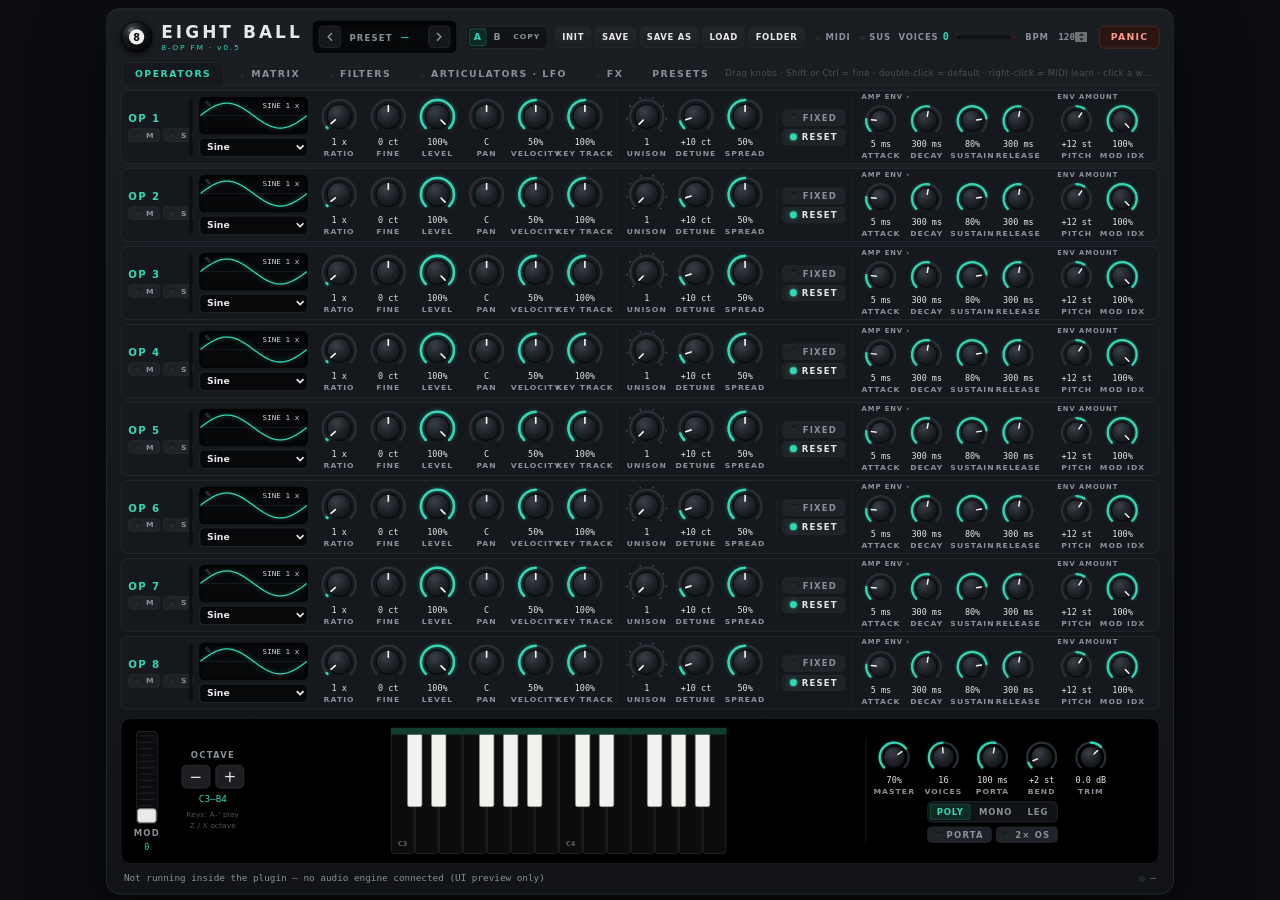
==== commit bed0ee74: "Before milestone 6: oversampled distortion, limiter lookahead, header and routing fixes Engine: the " ====
--- a/vst/ui/index.html
+++ b/vst/ui/index.html
@@ -34,7 +34,7 @@
         </svg>
         <div class="brand-text">
           <span class="brand-mark">EIGHT BALL</span>
-          <span class="brand-sub">8-OP FM · 8×8 MATRIX · v0.4</span>
+          <span class="brand-sub">8-OP FM · v0.5</span>
         </div>
       </div>
       <div class="patch-display">
--- a/vst/ui/css/style.css
+++ b/vst/ui/css/style.css
@@ -72,17 +72,17 @@
 }
 
 /* -------------------------------------------------------------- top bar --- */
-.topbar { display: flex; align-items: center; gap: 16px; }
-.brand { display: flex; align-items: center; gap: 10px; }
+.topbar { display: flex; align-items: center; gap: 12px; }
+.brand { display: flex; align-items: center; gap: 10px; flex: none; }
 .brand-logo { width: 38px; height: 38px; filter: drop-shadow(0 2px 4px rgba(0, 0, 0, 0.7)); }
 .ball-eight { font: 700 12px var(--sans); fill: #0a0a0a; text-anchor: middle; }
 .brand-text { display: flex; flex-direction: column; line-height: 1.1; }
-.brand-mark { font-size: 20px; font-weight: 800; letter-spacing: 0.18em; }
-.brand-sub { font-size: 9px; letter-spacing: 0.22em; color: var(--accent); margin-top: 3px; }
+.brand-mark { font-size: 20px; font-weight: 800; letter-spacing: 0.18em; white-space: nowrap; }
+.brand-sub { font-size: 9px; letter-spacing: 0.22em; color: var(--accent); margin-top: 3px; white-space: nowrap; }
 
 .patch-display {
   flex: 1;
-  min-width: 200px;
+  min-width: 150px;
   display: flex;
   align-items: center;
   gap: 6px;
@@ -105,7 +105,7 @@
 
 .preset-actions { display: flex; gap: 5px; align-items: center; }
 .ab-ctl { display: inline-flex; background: #101215; border: 1px solid var(--panel-edge); border-radius: 6px; padding: 2px; gap: 2px; margin-right: 4px; }
-.ab-btn { background: transparent; border: none; border-radius: 4px; padding: 4px 8px; font-size: 11px; font-weight: 800; letter-spacing: 0.08em; color: var(--muted); cursor: pointer; }
+.ab-btn { background: transparent; border: none; border-radius: 4px; padding: 4px 6px; font-size: 11px; font-weight: 800; letter-spacing: 0.08em; color: var(--muted); cursor: pointer; }
 .ab-btn:hover { color: var(--text); }
 .ab-btn.on { background: var(--accent-bg); color: var(--accent); box-shadow: inset 0 0 0 1px var(--accent-dim); }
 .ab-btn.copy { font-size: 9px; letter-spacing: 0.12em; }
@@ -114,8 +114,8 @@
   background: linear-gradient(180deg, #24272c, #1b1d21);
   border: 1px solid var(--panel-edge);
   border-radius: 6px;
-  padding: 6px 10px;
-  font-size: 11px; font-weight: 700; letter-spacing: 0.12em;
+  padding: 6px 7px;
+  font-size: 10px; font-weight: 700; letter-spacing: 0.08em;
   color: var(--text);
   cursor: pointer;
   white-space: nowrap;
@@ -126,21 +126,21 @@
 .pd-btn.primary:hover { border-color: var(--accent); }
 .pd-btn.danger { background: #2a1512; border-color: #5b2a22; color: #ff9c8a; }
 
-.top-controls { display: flex; align-items: center; gap: 12px; }
+.top-controls { display: flex; align-items: center; gap: 9px; }
 .midi-pick { display: flex; align-items: center; gap: 8px; }
 .midi-pick select {
   background: var(--screen); color: var(--text);
   border: 1px solid var(--panel-edge); border-radius: 5px;
   padding: 5px 8px; font: 12px var(--sans); max-width: 200px;
 }
-.indicator { display: flex; align-items: center; gap: 6px; font-size: 10px; letter-spacing: 0.14em; color: var(--muted); font-weight: 600; }
+.indicator { display: flex; align-items: center; gap: 5px; font-size: 10px; letter-spacing: 0.1em; color: var(--muted); font-weight: 600; }
 .voices-ind b { font-family: var(--mono); color: var(--accent); font-weight: 600; font-size: 12px; letter-spacing: 0; }
-.meter { position: relative; width: 90px; height: 7px; background: #0f1113; border-radius: 3px; overflow: hidden; border: 1px solid #1f2227; }
+.meter { position: relative; width: 72px; height: 7px; background: #0f1113; border-radius: 3px; overflow: hidden; border: 1px solid #1f2227; }
 #meter-fill { height: 100%; width: 0%; background: linear-gradient(90deg, #2f9e7a 0%, #b8b23b 75%, #ff5a3d 100%); transition: width 60ms linear; }
 .meter-clip { position: absolute; right: 0; top: 0; width: 6px; height: 100%; background: #3a1512; }
 .meter-clip.on { background: #ff3b2f; box-shadow: 0 0 6px #ff3b2f; }
 .bpm-ctl input {
-  width: 52px; background: var(--screen); color: var(--accent);
+  width: 46px; background: var(--screen); color: var(--accent);
   border: 1px solid var(--panel-edge); border-radius: 4px; padding: 3px 4px;
   font: 600 11px var(--mono); text-align: right;
 }
@@ -425,10 +425,10 @@
 .flt-env-btns .pd-btn { font-size: 10px; padding: 4px 8px; }
 .flt-route { flex-direction: column; }
 .flt-route-body { display: flex; align-items: center; gap: 24px; }
-.flt-diagram svg { width: 300px; height: 92px; }
+.flt-diagram svg { width: 300px; height: 100px; }
 .flt-diagram rect { fill: #101215; stroke: var(--accent-dim); stroke-width: 1; }
 .flt-diagram text { fill: var(--text); font: 600 10px var(--sans); text-anchor: middle; letter-spacing: 0.1em; }
-.flt-diagram text.small { fill: var(--faint); font-size: 8px; }
+.flt-diagram text.small { fill: var(--faint); font-size: 8px; letter-spacing: 0.08em; }
 .flt-diagram line { stroke: var(--muted); stroke-width: 1.2; }
 .flt-diagram marker path { fill: var(--muted); }
 .flt-feeds { display: flex; flex-direction: column; gap: 3px; font-family: var(--mono); font-size: 11px; color: var(--faint); }
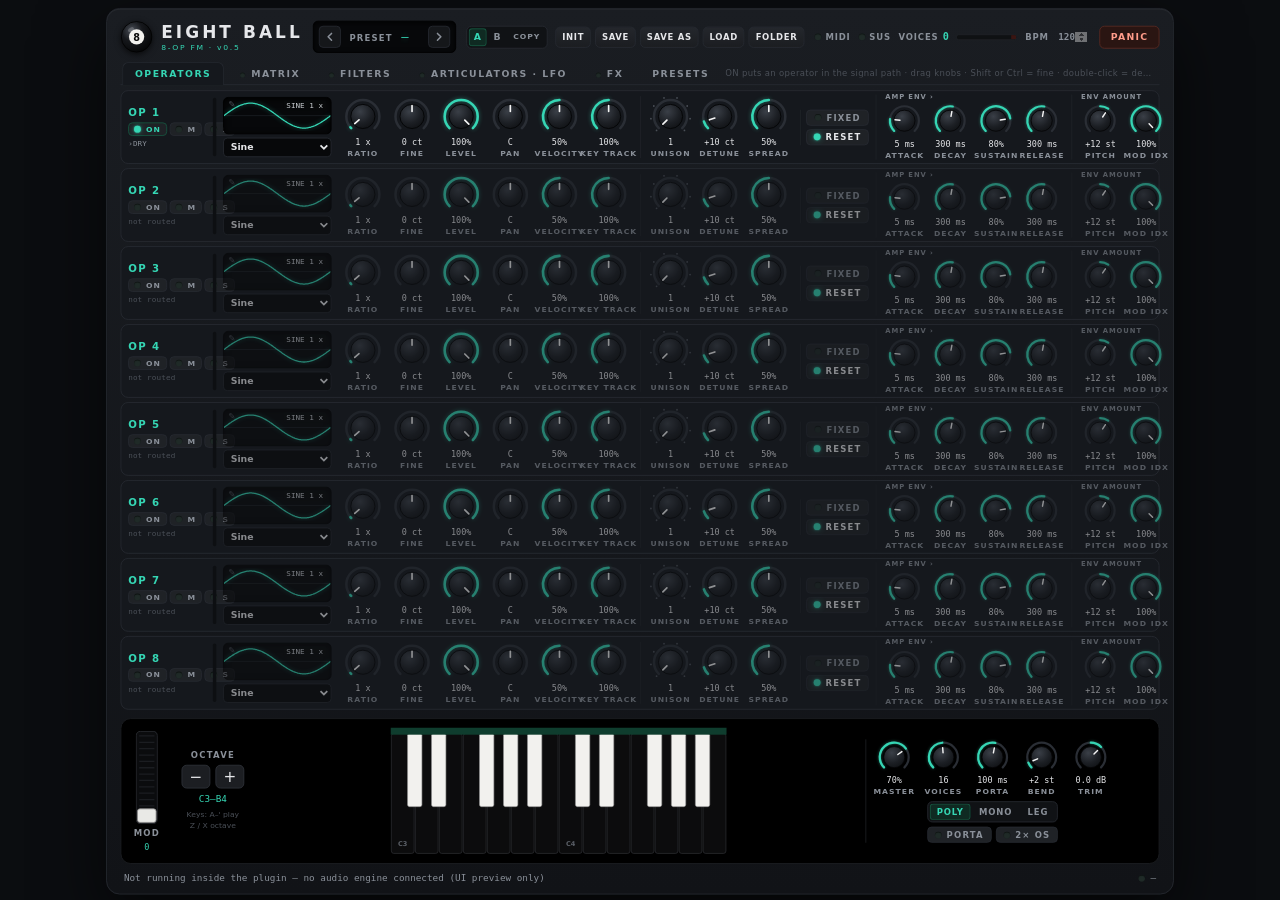
==== commit 2de16201: "1044 presets on 8-operator architectures, operator ON buttons, preset search Presets: make_presets.p" ====
--- a/vst/ui/index.html
+++ b/vst/ui/index.html
@@ -94,9 +94,12 @@
       <div class="page" data-page="fx"><div id="fx-page" class="fx-page"></div></div>
       <div class="page" data-page="presets">
         <section class="browser" aria-label="Presets">
-          <div class="cat-tabs" id="cat-tabs" role="tablist"></div>
+          <div class="browser-head">
+            <div class="cat-tabs" id="cat-tabs" role="tablist"></div>
+            <input id="preset-search" type="search" placeholder="search all presets…" spellcheck="false" autocomplete="off" data-tip="Type to search every category (Esc clears)">
+          </div>
           <div class="preset-grid" id="preset-grid"></div>
-          <div class="browser-foot"><span id="preset-folder-path" class="path"></span></div>
+          <div class="browser-foot"><span id="preset-count"></span><span id="preset-folder-path" class="path"></span></div>
         </section>
       </div>
     </div>
--- a/vst/ui/css/style.css
+++ b/vst/ui/css/style.css
@@ -293,7 +293,7 @@
 .ops-page { display: flex; flex-direction: column; gap: 5px; }
 .op-strip {
   display: grid;
-  grid-template-columns: 76px 128px minmax(0, 1fr);
+  grid-template-columns: 104px 128px minmax(0, 1fr);
   gap: 8px;
   align-items: center;
   background: var(--panel);
@@ -303,7 +303,11 @@
   transition: opacity 150ms;
 }
 .op-strip.off .op-wave, .op-strip.off .op-knobs { opacity: 0.38; }
-.op-strip.idle .op-num { color: var(--faint); }
+.op-strip.silent .op-num { color: var(--faint); }
+.op-strip.idle .op-wave, .op-strip.idle .op-knobs { opacity: 0.55; }
+.op-on.on { color: var(--accent); border-color: var(--accent-dim); }
+.op-route { font: 9px var(--mono); color: var(--faint); letter-spacing: 0.02em; white-space: nowrap; overflow: hidden; text-overflow: ellipsis; max-width: 96px; }
+.op-strip:not(.idle) .op-route { color: var(--muted); }
 .op-id { display: flex; flex-direction: column; gap: 4px; align-items: flex-start; position: relative; height: 100%; justify-content: center; }
 .op-num { font-size: 12px; font-weight: 800; letter-spacing: 0.14em; color: var(--accent); }
 .op-ms { display: flex; gap: 3px; }
@@ -603,7 +607,13 @@
 
 /* ======================================================== preset browser === */
 .browser { background: var(--panel); border: 1px solid var(--panel-edge); border-radius: 10px; padding: 10px; display: flex; flex-direction: column; gap: 10px; flex: 1; }
-.cat-tabs { display: flex; flex-wrap: wrap; gap: 4px; }
+.browser-head { display: flex; align-items: flex-start; gap: 10px; }
+.cat-tabs { display: flex; flex-wrap: wrap; gap: 4px; flex: 1; }
+.cat-count { margin-left: 6px; font-family: var(--mono); font-size: 9px; color: var(--faint); letter-spacing: 0; }
+.cat-tab.active .cat-count { color: var(--accent-dim); }
+#preset-search { width: 190px; flex: none; background: var(--screen); color: var(--accent); border: 1px solid var(--panel-edge); border-radius: 6px; padding: 6px 9px; font: 12px var(--mono); outline: none; user-select: text; }
+#preset-search:focus { border-color: var(--accent-dim); }
+#preset-search::placeholder { color: var(--faint); font-family: var(--sans); }
 .cat-tab {
   position: relative; background: transparent; border: 1px solid transparent; border-radius: 5px; padding: 5px 12px;
   font-size: 10px; font-weight: 700; letter-spacing: 0.14em; text-transform: uppercase; color: var(--muted); cursor: pointer;
@@ -611,7 +621,7 @@
 .cat-tab:hover { color: var(--text); }
 .cat-tab.active { color: var(--accent); border-color: var(--accent-dim); background: var(--accent-bg); }
 .cat-tab.has-current::after { content: ""; position: absolute; top: 3px; right: 3px; width: 4px; height: 4px; border-radius: 50%; background: var(--accent); }
-.preset-grid { display: grid; grid-template-columns: repeat(5, minmax(0, 1fr)); grid-auto-rows: 34px; gap: 5px; overflow-y: auto; padding-right: 2px; flex: 1; align-content: start; }
+.preset-grid { display: grid; grid-template-columns: repeat(5, minmax(0, 1fr)); grid-auto-rows: 34px; gap: 5px; overflow-y: auto; padding-right: 2px; flex: 1; align-content: start; height: 468px; }
 .preset-btn {
   position: relative; display: flex; align-items: center; padding: 0 24px 0 12px;
   background: linear-gradient(180deg, #23262b, #1a1c20); border: 1px solid var(--panel-edge); border-radius: 6px;
@@ -626,7 +636,8 @@
 .pb-del:hover { background: #3a1a15; color: #ff9c8a; }
 .grid-empty { grid-column: 1 / -1; font-size: 12px; color: var(--muted); line-height: 1.6; padding: 0 4px; }
 .path { font-family: var(--mono); color: var(--text); font-size: 11px; word-break: break-all; }
-.browser-foot { font-family: var(--mono); font-size: 10px; color: var(--faint); }
+.browser-foot { font-family: var(--mono); font-size: 10px; color: var(--faint); display: flex; gap: 16px; }
+.pb-cat { margin-left: auto; font-size: 9px; color: var(--faint); white-space: nowrap; padding-left: 8px; }
 .preset-grid::-webkit-scrollbar { width: 6px; }
 .preset-grid::-webkit-scrollbar-thumb { background: #30343b; border-radius: 3px; }
 
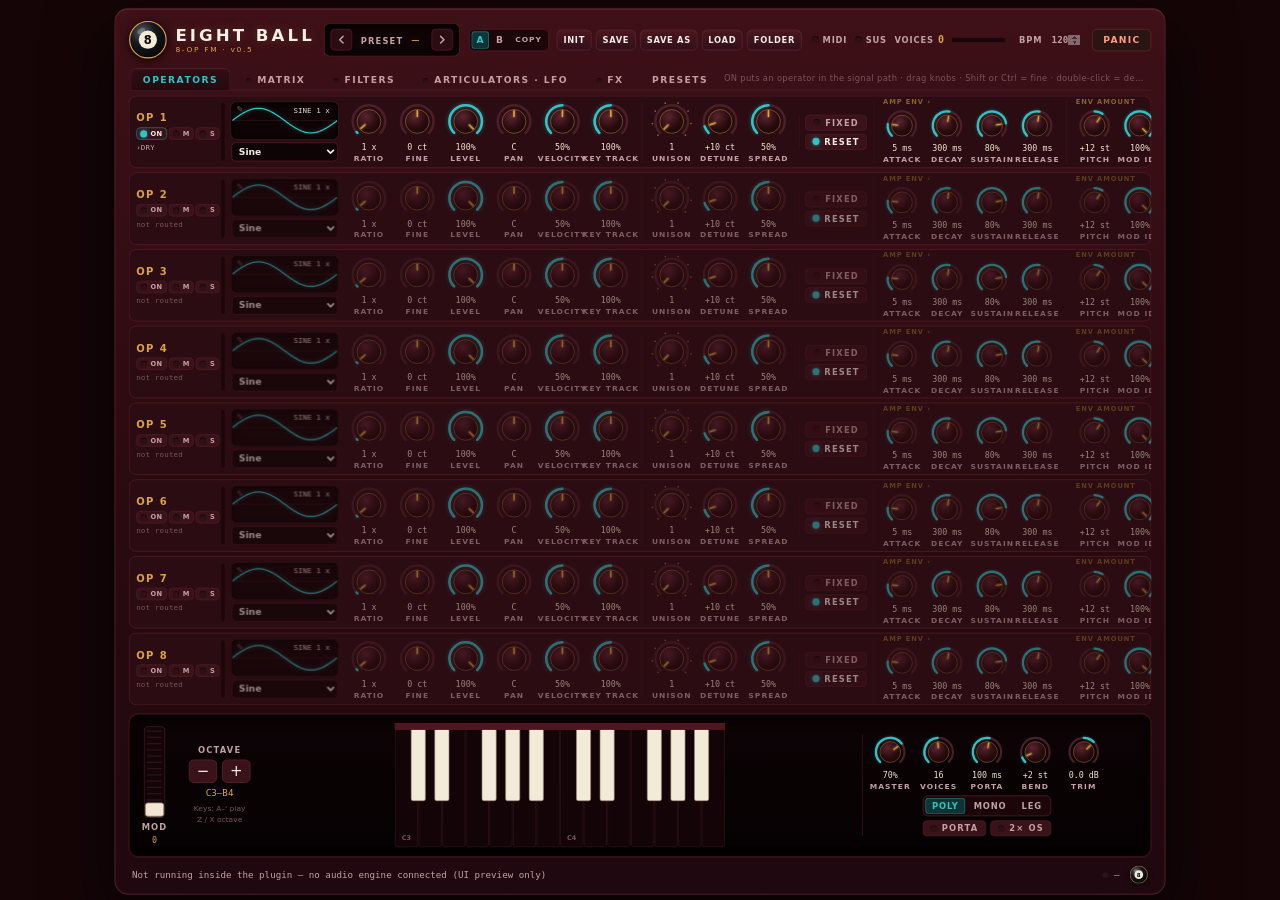
==== commit 185224e8: "Restyle: maroon chassis, teal accent, gold details, eight-ball icon CSS palette swap (charcoal -> ma" ====
--- a/vst/ui/index.html
+++ b/vst/ui/index.html
@@ -11,27 +11,29 @@
   <svg width="0" height="0" style="position:absolute" aria-hidden="true" focusable="false">
     <defs>
       <radialGradient id="knobFace" cx="38%" cy="30%" r="80%">
-        <stop offset="0%" stop-color="#3a3f47"/>
-        <stop offset="60%" stop-color="#1c1f24"/>
-        <stop offset="100%" stop-color="#0f1114"/>
+        <stop offset="0%" stop-color="#5a2430"/>
+        <stop offset="60%" stop-color="#2a0b10"/>
+        <stop offset="100%" stop-color="#170507"/>
       </radialGradient>
       <radialGradient id="ballFace" cx="35%" cy="30%" r="75%">
-        <stop offset="0%" stop-color="#4a4f58"/>
+        <stop offset="0%" stop-color="#5a5f68"/>
         <stop offset="45%" stop-color="#16181c"/>
         <stop offset="100%" stop-color="#050607"/>
       </radialGradient>
+      <!-- the eight ball, drawn once -->
+      <symbol id="eightBall" viewBox="0 0 40 40">
+        <circle cx="20" cy="20" r="19" fill="url(#ballFace)" stroke="#d9a441" stroke-width="1.2"/>
+        <circle cx="20" cy="20" r="9.5" fill="#f3ead8"/>
+        <text x="20" y="24.6" class="ball-eight">8</text>
+        <ellipse cx="13" cy="11" rx="4.5" ry="2.6" fill="#fff" opacity="0.2" transform="rotate(-30 13 11)"/>
+      </symbol>
     </defs>
   </svg>
 
   <main class="synth">
     <header class="topbar">
       <div class="brand">
-        <svg class="brand-logo" viewBox="0 0 40 40" aria-hidden="true">
-          <circle cx="20" cy="20" r="19" fill="url(#ballFace)" stroke="#000"/>
-          <circle cx="20" cy="20" r="9.5" fill="#f2f1ee"/>
-          <text x="20" y="24.6" class="ball-eight">8</text>
-          <ellipse cx="13" cy="11" rx="4" ry="2.4" fill="#fff" opacity="0.18" transform="rotate(-30 13 11)"/>
-        </svg>
+        <svg class="brand-logo" viewBox="0 0 40 40" aria-hidden="true"><use href="#eightBall"/></svg>
         <div class="brand-text">
           <span class="brand-mark">EIGHT BALL</span>
           <span class="brand-sub">8-OP FM · v0.5</span>
@@ -125,6 +127,7 @@
     <footer class="statusbar">
       <span id="midi-monitor" class="monitor">Connecting to plugin…</span>
       <span class="audio-status"><span class="led" id="audio-led"></span><span id="audio-info">—</span></span>
+      <svg class="corner-ball" viewBox="0 0 40 40" aria-hidden="true"><use href="#eightBall"/></svg>
     </footer>
   </main>
 
--- a/vst/ui/css/style.css
+++ b/vst/ui/css/style.css
@@ -1,19 +1,22 @@
 :root {
-  --bg: #0b0d10;
-  --chassis-1: #1a1d22;
-  --chassis-2: #111317;
-  --panel: #15181d;
-  --panel-edge: #262a31;
-  --screen: #07080a;
-  --text: #e6e7ea;
-  --muted: #8a9099;
-  --faint: #4a4f57;
-  --accent: #35d6b4;                 /* felt green-cyan */
-  --accent-glow: rgba(53, 214, 180, 0.45);
-  --accent-dim: #16553f;
-  --accent-bg: #0f2a22;
+  --bg: #150507;
+  --chassis-1: #3b0f17;
+  --chassis-2: #220a0e;
+  --panel: #2b0c12;
+  --panel-edge: #4d1b24;
+  --screen: #0e0405;
+  --text: #f4ebe6;
+  --muted: #c2a0a4;
+  --faint: #7a545b;
+  --accent: #2fc5c7;                 /* teal */
+  --accent-glow: rgba(47, 197, 199, 0.45);
+  --accent-dim: #1a6d6e;
+  --accent-bg: #0f3435;
+  --gold: #d9a441;
+  --gold-dim: #8a6520;
+  --gold-glow: rgba(217, 164, 65, 0.45);
   --warn: #ff8a3d;
-  --track: #2a2e35;
+  --track: #4a1f27;
   --sans: "Segoe UI", system-ui, -apple-system, sans-serif;
   --mono: "Cascadia Mono", "Consolas", ui-monospace, monospace;
 }
@@ -23,7 +26,7 @@
 html, body { margin: 0; }
 body {
   min-height: 100vh;
-  background: radial-gradient(1200px 600px at 50% -10%, #171a1f 0%, var(--bg) 60%) var(--bg);
+  background: radial-gradient(1200px 600px at 50% -10%, #2a0b10 0%, var(--bg) 60%) var(--bg);
   color: var(--text);
   font-family: var(--sans);
   -webkit-font-smoothing: antialiased;
@@ -53,7 +56,7 @@
   display: inline-block;
   width: 8px; height: 8px;
   border-radius: 50%;
-  background: #1f2a27;
+  background: #2e1116;
   box-shadow: inset 0 1px 1px rgba(0, 0, 0, 0.6);
   flex: none;
   transition: background 60ms, box-shadow 60ms;
@@ -97,21 +100,21 @@
 .pd-step {
   flex: none; width: 26px; height: 26px; padding: 0;
   display: flex; align-items: center; justify-content: center;
-  background: #15171a; border: 1px solid var(--panel-edge); border-radius: 5px; cursor: pointer;
+  background: #2a0c12; border: 1px solid var(--panel-edge); border-radius: 5px; cursor: pointer;
 }
 .pd-step svg { width: 12px; height: 12px; fill: none; stroke: var(--muted); stroke-width: 1.8; stroke-linecap: round; stroke-linejoin: round; }
 .pd-step:hover svg { stroke: var(--accent); }
 .pd-step:active { transform: translateY(1px); }
 
 .preset-actions { display: flex; gap: 5px; align-items: center; }
-.ab-ctl { display: inline-flex; background: #101215; border: 1px solid var(--panel-edge); border-radius: 6px; padding: 2px; gap: 2px; margin-right: 4px; }
+.ab-ctl { display: inline-flex; background: #1c0609; border: 1px solid var(--panel-edge); border-radius: 6px; padding: 2px; gap: 2px; margin-right: 4px; }
 .ab-btn { background: transparent; border: none; border-radius: 4px; padding: 4px 6px; font-size: 11px; font-weight: 800; letter-spacing: 0.08em; color: var(--muted); cursor: pointer; }
 .ab-btn:hover { color: var(--text); }
 .ab-btn.on { background: var(--accent-bg); color: var(--accent); box-shadow: inset 0 0 0 1px var(--accent-dim); }
 .ab-btn.copy { font-size: 9px; letter-spacing: 0.12em; }
 .ab-btn.copy.has { color: var(--text); }
 .pd-btn {
-  background: linear-gradient(180deg, #24272c, #1b1d21);
+  background: linear-gradient(180deg, #4a161f, #30101a);
   border: 1px solid var(--panel-edge);
   border-radius: 6px;
   padding: 6px 7px;
@@ -120,9 +123,9 @@
   cursor: pointer;
   white-space: nowrap;
 }
-.pd-btn:hover { border-color: #3a3f47; }
+.pd-btn:hover { border-color: #6b2a35; }
 .pd-btn:active { transform: translateY(1px); }
-.pd-btn.primary { background: linear-gradient(180deg, #1b3a31, #12271f); border-color: var(--accent-dim); color: var(--accent); }
+.pd-btn.primary { background: linear-gradient(180deg, #0f3a3b, #0b2a2b); border-color: var(--accent-dim); color: var(--accent); }
 .pd-btn.primary:hover { border-color: var(--accent); }
 .pd-btn.danger { background: #2a1512; border-color: #5b2a22; color: #ff9c8a; }
 
@@ -135,8 +138,8 @@
 }
 .indicator { display: flex; align-items: center; gap: 5px; font-size: 10px; letter-spacing: 0.1em; color: var(--muted); font-weight: 600; }
 .voices-ind b { font-family: var(--mono); color: var(--accent); font-weight: 600; font-size: 12px; letter-spacing: 0; }
-.meter { position: relative; width: 72px; height: 7px; background: #0f1113; border-radius: 3px; overflow: hidden; border: 1px solid #1f2227; }
-#meter-fill { height: 100%; width: 0%; background: linear-gradient(90deg, #2f9e7a 0%, #b8b23b 75%, #ff5a3d 100%); transition: width 60ms linear; }
+.meter { position: relative; width: 72px; height: 7px; background: #1a0609; border-radius: 3px; overflow: hidden; border: 1px solid #3a1219; }
+#meter-fill { height: 100%; width: 0%; background: linear-gradient(90deg, #2fc5c7 0%, #d9a441 75%, #ff5a3d 100%); transition: width 60ms linear; }
 .meter-clip { position: absolute; right: 0; top: 0; width: 6px; height: 100%; background: #3a1512; }
 .meter-clip.on { background: #ff3b2f; box-shadow: 0 0 6px #ff3b2f; }
 .bpm-ctl input {
@@ -181,8 +184,11 @@
 .page-hint { margin-left: auto; flex: 1; min-width: 0; text-align: right; white-space: nowrap; overflow: hidden; text-overflow: ellipsis; font-size: 10px; color: var(--faint); letter-spacing: 0.04em; padding-right: 4px; }
 .page-tab { white-space: nowrap; flex: none; }
 
+/* every page overlaps in one grid cell, so the panel is as tall as its tallest page (OPERATORS) and never
+   changes size when you switch; the PRESETS page contributes no height of its own (contain: size) and scrolls inside */
 .pages { display: grid; min-height: 560px; }
-.page { grid-area: 1 / 1; display: flex; flex-direction: column; gap: 10px; min-width: 0; }
+.page { grid-area: 1 / 1; display: flex; flex-direction: column; gap: 10px; min-width: 0; min-height: 0; overflow: hidden; }
+.page[data-page="presets"] { contain: size; }
 .page:not(.active) { visibility: hidden; pointer-events: none; }
 
 /* --------------------------------------------------------------- panels --- */
@@ -205,7 +211,7 @@
 
 .power {
   display: flex; align-items: center; gap: 6px;
-  background: #1f2226;
+  background: #3a1219;
   border: 1px solid var(--panel-edge);
   border-radius: 5px;
   padding: 3px 8px;
@@ -226,7 +232,7 @@
   box-shadow: inset 0 2px 8px rgba(0, 0, 0, 0.9);
 }
 .screen svg { position: absolute; inset: 3px 0; width: 100%; height: calc(100% - 6px); }
-.scr-grid { stroke: #1a1d22; stroke-width: 1; vector-effect: non-scaling-stroke; }
+.scr-grid { stroke: #3b0f17; stroke-width: 1; vector-effect: non-scaling-stroke; }
 .scr-line {
   fill: none; stroke: var(--accent); stroke-width: 1.5;
   vector-effect: non-scaling-stroke;
@@ -249,7 +255,7 @@
 .k-tick { fill: var(--faint); }
 .k-face { fill: url(#knobFace); stroke: #050607; stroke-width: 1.5; }
 .k-pointer { stroke: #f4f4f4; stroke-width: 2.6; stroke-linecap: round; }
-.knob:hover .k-track { stroke: #343941; }
+.knob:hover .k-track { stroke: #6b2a35; }
 .knob-value { font-family: var(--mono); font-size: 10px; color: var(--text); min-height: 13px; white-space: nowrap; }
 .knob.active .knob-value { color: var(--accent); }
 .knob-label { font-size: 9px; white-space: nowrap; }
@@ -267,7 +273,7 @@
 .knob.knob-sm .k-face { r: 17; }
 
 /* segmented choice */
-.seg { display: inline-flex; background: #101215; border: 1px solid var(--panel-edge); border-radius: 6px; padding: 2px; gap: 2px; }
+.seg { display: inline-flex; background: #1c0609; border: 1px solid var(--panel-edge); border-radius: 6px; padding: 2px; gap: 2px; }
 .seg button {
   background: transparent; border: none; border-radius: 4px; padding: 4px 8px;
   font-size: 10px; font-weight: 700; letter-spacing: 0.1em; text-transform: uppercase;
@@ -286,14 +292,14 @@
   font: 600 11px var(--sans);
   cursor: pointer;
 }
-.param-select:hover { border-color: #3a3f47; }
+.param-select:hover { border-color: #6b2a35; }
 .param-select:focus-visible { outline: 1px solid var(--accent); }
 
 /* ============================================================ operators === */
 .ops-page { display: flex; flex-direction: column; gap: 5px; }
 .op-strip {
   display: grid;
-  grid-template-columns: 104px 128px minmax(0, 1fr);
+  grid-template-columns: 106px 128px minmax(0, 1fr);
   gap: 8px;
   align-items: center;
   background: var(--panel);
@@ -310,17 +316,17 @@
 .op-strip:not(.idle) .op-route { color: var(--muted); }
 .op-id { display: flex; flex-direction: column; gap: 4px; align-items: flex-start; position: relative; height: 100%; justify-content: center; }
 .op-num { font-size: 12px; font-weight: 800; letter-spacing: 0.14em; color: var(--accent); }
-.op-ms { display: flex; gap: 3px; }
-.op-ms .power { padding: 2px 6px; }
-.op-ms .power span:last-child { font-size: 9px; }
+.op-ms { display: flex; gap: 2px; }
+.op-ms .power { padding: 2px 4px; gap: 4px; }
+.op-ms .power span:last-child { font-size: 8px; letter-spacing: 0.08em; }
 .op-mute.on { color: var(--warn); }
 .op-mute.on .led { background: var(--warn); box-shadow: 0 0 8px rgba(255, 138, 61, 0.5); }
-.op-activity { position: absolute; right: 0; top: 4px; bottom: 4px; width: 4px; background: #0d0f12; border-radius: 2px; overflow: hidden; }
+.op-activity { position: absolute; right: 0; top: 4px; bottom: 4px; width: 4px; background: #1c0609; border-radius: 2px; overflow: hidden; }
 .op-act-fill { position: absolute; left: 0; right: 0; bottom: 0; height: 0; background: var(--accent); box-shadow: 0 0 6px var(--accent-glow); transition: height 60ms linear; }
 .op-wave { display: flex; flex-direction: column; gap: 4px; }
 .op-wave .screen { height: 44px; }
 .op-knobs { display: flex; align-items: center; gap: 2px; }
-.kgroup { display: flex; align-items: center; gap: 0; padding: 0 6px; border-left: 1px solid #1f2227; }
+.kgroup { display: flex; align-items: center; gap: 0; padding: 0 6px; border-left: 1px solid #3a1219; }
 .kgroup:first-child { border-left: none; padding-left: 0; }
 .kgroup.switches { flex-direction: column; gap: 4px; align-items: stretch; }
 .kgroup.switches .power { justify-content: center; }
@@ -339,19 +345,19 @@
 .mx-corner { font-size: 7px; color: var(--faint); text-align: center; line-height: 1.1; letter-spacing: 0.04em; }
 .mx-head-cell { --glow: 0; font-family: var(--mono); font-size: 11px; color: var(--muted); font-weight: 600; text-shadow: 0 0 calc(var(--glow) * 8px) var(--accent); }
 .mx-head-cell.col { color: var(--accent); }
-.mx-cell { width: 34px; height: 34px; display: flex; align-items: center; justify-content: center; background: #101215; border: 1px solid #1c1f25; border-radius: 6px; }
-.mx-cell.diag { background: #141317; border-color: #2a2126; }
-.mx-cell.dry { background: #10161a; }
-.mx-cell .knob.zero .k-pointer { stroke: #4d5159; }
-.mx-cell .knob.zero .k-face { fill: #15181c; }
+.mx-cell { width: 34px; height: 34px; display: flex; align-items: center; justify-content: center; background: #1c0609; border: 1px solid #3a1219; border-radius: 6px; }
+.mx-cell.diag { background: #26070d; border-color: #5a2a1a; }
+.mx-cell.dry { background: #0e1a1b; }
+.mx-cell .knob.zero .k-pointer { stroke: #6b4a50; }
+.mx-cell .knob.zero .k-face { fill: #260a10; }
 .mx-panel.tools { flex: 1; }
-.mx-cell { --glow: 0; box-shadow: 0 0 calc(var(--glow) * 14px) rgba(53, 214, 180, var(--glow)), inset 0 0 calc(var(--glow) * 8px) rgba(53, 214, 180, calc(var(--glow) * 0.5)); transition: box-shadow 80ms linear; }
+.mx-cell { --glow: 0; box-shadow: 0 0 calc(var(--glow) * 14px) rgba(47, 197, 199, var(--glow)), inset 0 0 calc(var(--glow) * 8px) rgba(47, 197, 199, calc(var(--glow) * 0.5)); transition: box-shadow 80ms linear; }
 .matrix-page .page-tab { }
 /* the second row: signal flow + scopes */
 .mx-panel.flow { width: 330px; flex: none; }
 .flow-svg { width: 100%; height: 170px; display: block; }
 .flow-edge { --glow: 0; fill: none; stroke: var(--accent-dim); stroke-linecap: round; opacity: calc(0.45 + var(--glow) * 0.55); }
-.flow-edge.rm { stroke: #c08a3d; stroke-dasharray: 3 3; }
+.flow-edge.rm { stroke: #d9a441; stroke-dasharray: 3 3; }
 .flow-edge.out { stroke: var(--muted); }
 .flow-edge.loop { fill: none; }
 .animating .flow-edge.pm, .animating .flow-edge.out { stroke-dasharray: 5 4; animation: flow 1.2s linear infinite; }
@@ -361,8 +367,8 @@
 .flow-svg marker path { fill: var(--accent-dim); }
 #flowArrowOut path { fill: var(--muted); }
 .flow-node { --glow: 0; }
-.flow-node circle { fill: #101215; stroke: var(--accent-dim); stroke-width: 1.2; }
-.animating .flow-node circle { stroke: rgba(53, 214, 180, calc(0.35 + var(--glow) * 0.65)); filter: drop-shadow(0 0 calc(var(--glow) * 8px) var(--accent)); }
+.flow-node circle { fill: #1c0609; stroke: var(--accent-dim); stroke-width: 1.2; }
+.animating .flow-node circle { stroke: rgba(47, 197, 199, calc(0.35 + var(--glow) * 0.65)); filter: drop-shadow(0 0 calc(var(--glow) * 8px) var(--accent)); }
 .flow-node text { fill: var(--text); font: 700 10px var(--sans); text-anchor: middle; letter-spacing: 0.06em; }
 .flow-node.out circle { stroke: var(--muted); }
 .flow-node.out text { fill: var(--muted); font-size: 8px; }
@@ -395,11 +401,11 @@
 .wave-bars { flex: 1; background: var(--screen); border: 1px solid #000; border-radius: 6px; cursor: crosshair; touch-action: none; }
 .wave-levels { height: 190px; }
 .wave-phases { height: 70px; }
-.hb-axis { stroke: #262b32; stroke-width: 1; vector-effect: non-scaling-stroke; }
+.hb-axis { stroke: #4a1a22; stroke-width: 1; vector-effect: non-scaling-stroke; }
 .hb-level { fill: var(--accent); opacity: 0.9; }
-.hb-level.zero { fill: #1d2227; }
-.hb-phase { fill: #c08a3d; opacity: 0.9; }
-.hb-phase.zero { fill: #1d2227; }
+.hb-level.zero { fill: #3a1219; }
+.hb-phase { fill: #d9a441; opacity: 0.9; }
+.hb-phase.zero { fill: #3a1219; }
 .wave-numbers { display: grid; grid-template-columns: repeat(64, 1fr); margin-left: 48px; font: 8px var(--mono); color: var(--faint); text-align: center; }
 .wave-draw { height: 270px; }
 .wave-draw svg { inset: 0; height: 100%; cursor: crosshair; }
@@ -420,8 +426,8 @@
 .flt-top { display: flex; gap: 8px; align-items: center; }
 .flt-screen { height: 76px; }
 .flt-screen svg { inset: 0; height: 100%; }
-.flt-grid line { stroke: #171a1f; stroke-width: 1; vector-effect: non-scaling-stroke; }
-.flt-grid line.zero { stroke: #262b32; }
+.flt-grid line { stroke: #2a0b10; stroke-width: 1; vector-effect: non-scaling-stroke; }
+.flt-grid line.zero { stroke: #4a1a22; }
 .flt-fill { fill: var(--accent); opacity: 0.08; }
 .flt-cut { stroke: var(--accent); stroke-width: 1; stroke-dasharray: 3 3; opacity: 0.6; vector-effect: non-scaling-stroke; }
 .flt-knobs { justify-content: space-between; }
@@ -430,7 +436,7 @@
 .flt-route { flex-direction: column; }
 .flt-route-body { display: flex; align-items: center; gap: 24px; }
 .flt-diagram svg { width: 300px; height: 100px; }
-.flt-diagram rect { fill: #101215; stroke: var(--accent-dim); stroke-width: 1; }
+.flt-diagram rect { fill: #1c0609; stroke: var(--accent-dim); stroke-width: 1; }
 .flt-diagram text { fill: var(--text); font: 600 10px var(--sans); text-anchor: middle; letter-spacing: 0.1em; }
 .flt-diagram text.small { fill: var(--faint); font-size: 8px; letter-spacing: 0.08em; }
 .flt-diagram line { stroke: var(--muted); stroke-width: 1.2; }
@@ -445,7 +451,7 @@
 .env-head { flex-wrap: wrap; gap: 6px 10px; }
 .env-targets { display: flex; gap: 3px; align-items: center; margin-left: auto; }
 .env-target {
-  background: #101215; border: 1px solid var(--panel-edge); border-radius: 4px; padding: 3px 7px;
+  background: #1c0609; border: 1px solid var(--panel-edge); border-radius: 4px; padding: 3px 7px;
   font-size: 10px; font-weight: 700; letter-spacing: 0.08em; color: var(--muted); cursor: pointer;
 }
 .env-target:hover { color: var(--text); }
@@ -455,17 +461,17 @@
 .env-svg { display: block; width: 100%; height: auto; outline: none; touch-action: none; }
 .env-svg:focus-visible .env-bg { stroke: var(--accent-dim); }
 .env-bg { fill: var(--screen); stroke: #000; }
-.env-grid line { stroke: #171a1f; stroke-width: 1; vector-effect: non-scaling-stroke; }
+.env-grid line { stroke: #2a0b10; stroke-width: 1; vector-effect: non-scaling-stroke; }
 .env-grid text { fill: var(--faint); font: 9px var(--mono); }
 .env-fill { fill: var(--accent); opacity: 0.1; }
 .env-line { fill: none; stroke: var(--accent); stroke-width: 1.6; filter: drop-shadow(0 0 3px var(--accent-glow)); vector-effect: non-scaling-stroke; }
 .env-loop { fill: #ffffff; opacity: 0.05; }
 .env-sustain { stroke: var(--warn); stroke-width: 1; stroke-dasharray: 4 3; vector-effect: non-scaling-stroke; }
-.env-pt { fill: #15181c; stroke: var(--accent); stroke-width: 1.6; cursor: move; }
+.env-pt { fill: #260a10; stroke: var(--accent); stroke-width: 1.6; cursor: move; }
 .env-pt:hover, .env-pt.sel { fill: var(--accent); }
 .env-pt.sus { stroke: var(--warn); }
 .env-pt.loop { stroke-dasharray: 2 1.5; }
-.env-th { fill: #3a3f47; stroke: none; cursor: ns-resize; }
+.env-th { fill: #6b2a35; stroke: none; cursor: ns-resize; }
 .env-th:hover { fill: var(--text); }
 .env-readout { fill: var(--muted); font: 9px var(--mono); text-anchor: end; }
 .env-toolbar { display: flex; align-items: center; gap: 5px; flex-wrap: wrap; }
@@ -480,7 +486,7 @@
 .lfo-panel { width: 560px; flex: none; gap: 5px; }
 .lfo-strip {
   display: grid; grid-template-columns: 36px 36px 72px 104px 6px minmax(0, 1fr) auto; gap: 6px; align-items: center;
-  background: #111317; border: 1px solid #1c1f25; border-radius: 7px; padding: 3px 6px; transition: opacity 150ms;
+  background: #220a0e; border: 1px solid #3a1219; border-radius: 7px; padding: 3px 6px; transition: opacity 150ms;
 }
 .lfo-strip.off .lfo-shape, .lfo-strip.off .lfo-knobs, .lfo-strip.off .lfo-sync { opacity: 0.45; }
 .lfo-num { font-size: 10px; font-weight: 800; letter-spacing: 0.1em; color: var(--accent); }
@@ -489,8 +495,8 @@
 .lfo-shape svg { inset: 0; height: 100%; cursor: crosshair; }
 .lfo-shape.ro svg { cursor: default; }
 .shape-dot { fill: var(--warn); }
-.lfo-meter { position: relative; width: 4px; height: 40px; background: #0d0f12; border-radius: 2px; overflow: hidden; }
-.lfo-meter::after { content: ""; position: absolute; left: 0; right: 0; top: 50%; height: 1px; background: #2a2e35; }
+.lfo-meter { position: relative; width: 4px; height: 40px; background: #1c0609; border-radius: 2px; overflow: hidden; }
+.lfo-meter::after { content: ""; position: absolute; left: 0; right: 0; top: 50%; height: 1px; background: #4a1f27; }
 .lfo-meter-fill { position: absolute; left: 0; right: 0; top: 50%; height: 0; background: var(--accent); box-shadow: 0 0 6px var(--accent-glow); }
 .lfo-knobs { justify-content: space-around; gap: 0; }
 .lfo-knobs .knob { width: 44px; }
@@ -503,7 +509,7 @@
 .mod-panel { gap: 6px; }
 .mod-grid { display: grid; grid-template-columns: 1fr 1fr; gap: 3px 16px; }
 .mod-row { display: grid; grid-template-columns: 16px 30px 150px 10px minmax(0, 1fr) 30px 44px; gap: 5px; align-items: center; height: 28px; padding: 0 4px; border-radius: 5px; }
-.mod-row.active { background: #121a18; }
+.mod-row.active { background: #0f2a2b; }
 .mod-num { font-family: var(--mono); font-size: 10px; color: var(--faint); text-align: right; }
 .mod-on { padding: 3px 0; justify-content: center; }
 .mod-on span:last-child { display: none; }
@@ -520,7 +526,7 @@
 .fx-chain { display: flex; align-items: center; gap: 6px; }
 .fx-chip {
   display: flex; align-items: center; gap: 7px; padding: 6px 12px;
-  background: #101215; border: 1px solid var(--panel-edge); border-radius: 6px;
+  background: #1c0609; border: 1px solid var(--panel-edge); border-radius: 6px;
   font-size: 10px; font-weight: 700; letter-spacing: 0.12em; color: var(--muted); cursor: grab; user-select: none; touch-action: none;
   position: relative;
 }
@@ -544,7 +550,7 @@
 .fx-eq-screen { height: 56px; }
 .fx-eq-screen svg { inset: 0; height: 100%; }
 .fx-gr { display: flex; align-items: center; gap: 6px; margin-left: auto; }
-.fx-gr-bar { width: 70px; height: 6px; background: #0f1113; border: 1px solid #1f2227; border-radius: 3px; overflow: hidden; }
+.fx-gr-bar { width: 70px; height: 6px; background: #1a0609; border: 1px solid #3a1219; border-radius: 3px; overflow: hidden; }
 .fx-gr-fill { height: 100%; width: 0; background: var(--warn); transition: width 60ms linear; }
 .fx-gr-val { font-family: var(--mono); font-size: 10px; color: var(--muted); min-width: 44px; }
 
@@ -559,7 +565,7 @@
   display: flex;
   gap: 12px;
   background: #000;
-  border: 1px solid #1c1e22;
+  border: 1px solid #3a1219;
   border-radius: 12px;
   padding: 10px;
   box-shadow: inset 0 4px 14px rgba(0, 0, 0, 0.9);
@@ -567,7 +573,7 @@
 }
 .octave-ctl { display: flex; flex-direction: column; align-items: center; justify-content: center; gap: 6px; width: 92px; flex: none; }
 .oct-buttons { display: flex; gap: 6px; }
-.oct-buttons button { width: 34px; height: 28px; background: #1c1e22; border: 1px solid #30343b; border-radius: 6px; font-size: 18px; line-height: 1; cursor: pointer; }
+.oct-buttons button { width: 34px; height: 28px; background: #3a1219; border: 1px solid #5a2430; border-radius: 6px; font-size: 18px; line-height: 1; cursor: pointer; }
 .oct-buttons button:hover { border-color: var(--accent-dim); }
 .oct-buttons button:active { transform: translateY(1px); }
 .oct-readout { font-family: var(--mono); font-size: 11px; color: var(--accent); }
@@ -575,28 +581,28 @@
 
 .piano { flex: 1; min-width: 0; max-width: 700px; }
 .piano-svg { display: block; width: 100%; height: auto; max-height: 150px; touch-action: none; cursor: pointer; }
-.felt { fill: #0f3d2e; }
+.felt { fill: #4e1620; }
 /* Inverted keyboard: naturals black, sharps white */
-.wkey { fill: #0c0c0d; stroke: #34363b; stroke-width: 1; transition: fill 40ms; }
-.wkey:hover { fill: #17181a; }
+.wkey { fill: #120407; stroke: #3a1a21; stroke-width: 1; transition: fill 40ms; }
+.wkey:hover { fill: #1e0a0e; }
 .wkey.down { fill: var(--accent); stroke: var(--accent); }
-.bkey { fill: #f2f1ee; stroke: #8f8f8f; stroke-width: 1; transition: fill 40ms; }
+.bkey { fill: #f3ead8; stroke: #9a8a78; stroke-width: 1; transition: fill 40ms; }
 .bkey:hover { fill: #ffffff; }
-.bkey.down { fill: var(--accent); stroke: #1f8a70; }
+.bkey.down { fill: var(--accent); stroke: #1a6d6e; }
 .wkey.outside, .bkey.outside { opacity: 0.25; cursor: default; }
-.klabel { fill: #5b6068; font: 600 11px var(--sans); text-anchor: middle; pointer-events: none; }
+.klabel { fill: #7a545b; font: 600 11px var(--sans); text-anchor: middle; pointer-events: none; }
 
 .wheel-ctl { display: flex; flex-direction: column; align-items: center; justify-content: center; gap: 5px; width: 40px; flex: none; }
 .wheel-svg { width: 26px; height: 110px; cursor: ns-resize; touch-action: none; outline: none; }
 .wheel-svg:focus-visible .wh-slot { stroke: var(--accent); }
-.wh-slot { fill: #0b0c0e; stroke: #2c2f35; }
-.wh-ridges line { stroke: #1b1d21; stroke-width: 1.5; }
+.wh-slot { fill: #130507; stroke: #4a1f27; }
+.wh-ridges line { stroke: #30101a; stroke-width: 1.5; }
 .wh-fill { fill: var(--accent-dim); opacity: 0.55; }
-.wh-thumb { fill: #e9e9e6; stroke: #8f8f8f; }
+.wh-thumb { fill: #f1e6d2; stroke: #9a8a78; }
 .wheel-ctl:hover .wh-thumb { fill: #fff; }
 .wheel-value { font-family: var(--mono); font-size: 10px; color: var(--accent); }
 
-.global-strip { display: flex; flex-direction: column; gap: 6px; align-items: center; padding: 0 6px; border-left: 1px solid #1c1e22; }
+.global-strip { display: flex; flex-direction: column; gap: 6px; align-items: center; padding: 0 6px; border-left: 1px solid #3a1219; }
 .switch-col { display: flex; flex-direction: column; gap: 5px; align-items: center; }
 .switch-row { display: flex; gap: 5px; align-items: center; }
 
@@ -606,7 +612,7 @@
 .audio-status { display: flex; align-items: center; gap: 6px; flex: none; }
 
 /* ======================================================== preset browser === */
-.browser { background: var(--panel); border: 1px solid var(--panel-edge); border-radius: 10px; padding: 10px; display: flex; flex-direction: column; gap: 10px; flex: 1; }
+.browser { background: var(--panel); border: 1px solid var(--panel-edge); border-radius: 10px; padding: 10px; display: flex; flex-direction: column; gap: 10px; flex: 1; min-height: 0; }
 .browser-head { display: flex; align-items: flex-start; gap: 10px; }
 .cat-tabs { display: flex; flex-wrap: wrap; gap: 4px; flex: 1; }
 .cat-count { margin-left: 6px; font-family: var(--mono); font-size: 9px; color: var(--faint); letter-spacing: 0; }
@@ -621,15 +627,15 @@
 .cat-tab:hover { color: var(--text); }
 .cat-tab.active { color: var(--accent); border-color: var(--accent-dim); background: var(--accent-bg); }
 .cat-tab.has-current::after { content: ""; position: absolute; top: 3px; right: 3px; width: 4px; height: 4px; border-radius: 50%; background: var(--accent); }
-.preset-grid { display: grid; grid-template-columns: repeat(5, minmax(0, 1fr)); grid-auto-rows: 34px; gap: 5px; overflow-y: auto; padding-right: 2px; flex: 1; align-content: start; height: 468px; }
+.preset-grid { display: grid; grid-template-columns: repeat(5, minmax(0, 1fr)); grid-auto-rows: 34px; gap: 5px; overflow-y: scroll; padding-right: 6px; flex: 1; min-height: 0; align-content: start; scrollbar-gutter: stable; }
 .preset-btn {
   position: relative; display: flex; align-items: center; padding: 0 24px 0 12px;
-  background: linear-gradient(180deg, #23262b, #1a1c20); border: 1px solid var(--panel-edge); border-radius: 6px;
+  background: linear-gradient(180deg, #3b1119, #2a0b11); border: 1px solid var(--panel-edge); border-radius: 6px;
   font-size: 12px; font-weight: 600; text-align: left; cursor: pointer; min-width: 0;
 }
-.preset-btn:hover { border-color: #3a3f47; }
+.preset-btn:hover { border-color: #6b2a35; }
 .preset-btn:active { transform: translateY(1px); }
-.preset-btn.selected { border-color: var(--accent); background: linear-gradient(180deg, #1b2f29, #15211d); color: var(--accent); }
+.preset-btn.selected { border-color: var(--accent); background: linear-gradient(180deg, #0f3334, #0b2526); color: var(--accent); }
 .pb-name { white-space: nowrap; overflow: hidden; text-overflow: ellipsis; }
 .pb-del { position: absolute; right: 4px; top: 50%; transform: translateY(-50%); width: 18px; height: 18px; line-height: 17px; text-align: center; border-radius: 4px; color: var(--muted); font-size: 14px; opacity: 0; }
 .preset-btn:hover .pb-del { opacity: 1; }
@@ -638,14 +644,16 @@
 .path { font-family: var(--mono); color: var(--text); font-size: 11px; word-break: break-all; }
 .browser-foot { font-family: var(--mono); font-size: 10px; color: var(--faint); display: flex; gap: 16px; }
 .pb-cat { margin-left: auto; font-size: 9px; color: var(--faint); white-space: nowrap; padding-left: 8px; }
-.preset-grid::-webkit-scrollbar { width: 6px; }
-.preset-grid::-webkit-scrollbar-thumb { background: #30343b; border-radius: 3px; }
+.preset-grid::-webkit-scrollbar { width: 14px; }
+.preset-grid::-webkit-scrollbar-track { background: #2a0b10; border-radius: 7px; border: 1px solid #4d1b24; }
+.preset-grid::-webkit-scrollbar-thumb { background: var(--accent-dim); border: 2px solid #2a0b10; border-radius: 7px; min-height: 48px; }
+.preset-grid::-webkit-scrollbar-thumb:hover { background: var(--accent-dim); }
 
 /* ================================================================ modal === */
 .modal { position: fixed; inset: 0; z-index: 20; display: flex; align-items: center; justify-content: center; background: rgba(5, 6, 8, 0.7); }
 .modal.hidden { display: none; }
 .modal-card {
-  width: min(420px, calc(100vw - 32px)); background: linear-gradient(180deg, #1d2024, #15171a);
+  width: min(420px, calc(100vw - 32px)); background: linear-gradient(180deg, #3b0f17, #2a0c12);
   border: 1px solid var(--panel-edge); border-radius: 12px; padding: 18px; display: flex; flex-direction: column; gap: 12px;
   box-shadow: 0 20px 60px rgba(0, 0, 0, 0.7);
 }
@@ -659,18 +667,170 @@
 /* ====================================================== tooltip + menu === */
 .tooltip {
   position: fixed; z-index: 30; pointer-events: none;
-  background: #0d0f12; color: var(--text); border: 1px solid #2d3239; border-radius: 5px;
+  background: #1c0609; color: var(--text); border: 1px solid #5a2430; border-radius: 5px;
   padding: 4px 8px; font: 11px var(--sans); white-space: nowrap;
   box-shadow: 0 6px 18px rgba(0, 0, 0, 0.6);
 }
 .tooltip.hidden { display: none; }
 .ctx-menu {
   position: fixed; z-index: 40; min-width: 180px;
-  background: #15181c; border: 1px solid #2d3239; border-radius: 7px; padding: 4px;
+  background: #260a10; border: 1px solid #5a2430; border-radius: 7px; padding: 4px;
   box-shadow: 0 10px 30px rgba(0, 0, 0, 0.7); display: flex; flex-direction: column;
 }
 .ctx-menu.hidden { display: none; }
-.ctx-title { font: 600 10px var(--mono); color: var(--accent); padding: 5px 8px 6px; border-bottom: 1px solid #22262c; margin-bottom: 3px; }
+.ctx-title { font: 600 10px var(--mono); color: var(--accent); padding: 5px 8px 6px; border-bottom: 1px solid #4a1a22; margin-bottom: 3px; }
 .ctx-item { background: transparent; border: none; text-align: left; padding: 6px 8px; font: 12px var(--sans); border-radius: 4px; cursor: pointer; }
 .ctx-item:hover:not(:disabled) { background: var(--accent-bg); color: var(--accent); }
 .ctx-item:disabled { color: var(--faint); cursor: default; }
+
+
+/* ================================================== maroon / teal / gold ===== */
+body {
+  background: radial-gradient(1400px 700px at 50% -20%, #4a1420 0%, #2a0b10 35%, var(--bg) 70%) var(--bg);
+}
+.synth {
+  background: linear-gradient(180deg, #3e1018 0%, #2a0a0f 55%, #200810 100%);
+  border: 1px solid #5a2430;
+  box-shadow: 0 30px 80px rgba(0, 0, 0, 0.7), inset 0 1px 0 rgba(255, 228, 180, 0.08), inset 0 0 0 1px rgba(217, 164, 65, 0.06);
+}
+.panel {
+  background: linear-gradient(180deg, #2f0d14, #250a0f);
+  border-color: #4d1b24;
+  box-shadow: inset 0 1px 0 rgba(255, 228, 180, 0.05), 0 4px 14px rgba(0, 0, 0, 0.25);
+}
+.panel-head { border-bottom: 1px solid rgba(217, 164, 65, 0.18); padding-bottom: 5px; }
+.panel-title, .op-num, .lfo-num, .kgroup-label, .fx-pos { color: var(--gold); }
+.panel-title { letter-spacing: 0.18em; text-shadow: 0 0 10px rgba(217, 164, 65, 0.25); }
+.kgroup-label { color: var(--gold-dim); }
+.kgroup-label.link { color: var(--gold-dim); }
+.kgroup-label.link:hover { color: var(--gold); }
+.brand-mark { color: #f8efe6; text-shadow: 0 1px 0 #000, 0 0 14px rgba(217, 164, 65, 0.25); }
+.brand-sub { color: var(--gold); }
+.brand-logo { width: 46px; height: 46px; filter: drop-shadow(0 2px 6px rgba(0, 0, 0, 0.8)); }
+.pd-name { color: var(--gold); text-shadow: 0 0 10px var(--gold-glow); }
+.pd-label { color: var(--muted); }
+.patch-display { border: 1px solid #000; box-shadow: inset 0 2px 8px rgba(0, 0, 0, 0.85), 0 0 0 1px rgba(217, 164, 65, 0.1); }
+.pd-btn { background: linear-gradient(180deg, #4a161f, #30101a); border-color: #5a2430; box-shadow: inset 0 1px 0 rgba(255, 228, 180, 0.06); transition: border-color 120ms, color 120ms; }
+.pd-btn:hover { border-color: var(--gold-dim); color: #fff; }
+.pd-btn.primary { background: linear-gradient(180deg, #0f3a3b, #0b2a2b); border-color: var(--accent-dim); color: var(--accent); }
+.page-tab.active { color: var(--accent); background: linear-gradient(180deg, #2f0d14, #250a0f); border-color: #4d1b24; box-shadow: inset 0 1px 0 rgba(255, 228, 180, 0.05); }
+.page-tabs { border-bottom-color: #4d1b24; }
+.page-hint { color: var(--faint); }
+
+/* knobs: maroon face, gold rim and pointer, teal arc */
+.k-face { fill: url(#knobFace); stroke: rgba(217, 164, 65, 0.55); stroke-width: 1.2; }
+.k-pointer { stroke: var(--gold); stroke-width: 2.6; filter: drop-shadow(0 0 2px rgba(217, 164, 65, 0.6)); }
+.k-track { stroke: #4a1f27; }
+.k-tick { fill: var(--gold-dim); }
+.knob-value { color: #f1e6d2; }
+.knob.active .knob-value { color: var(--accent); }
+.knob.learned .k-face { stroke: var(--gold); stroke-width: 1.8; }
+.knob.modded::after { background: var(--gold); box-shadow: 0 0 5px var(--gold); }
+.mx-cell .knob.zero .k-pointer { stroke: #6b4a50; filter: none; }
+.mx-cell .knob.zero .k-face { fill: #260a10; stroke: rgba(217, 164, 65, 0.18); }
+
+/* segmented / dropdowns / power */
+.seg { background: #1c0609; border-color: #4d1b24; }
+.seg button.on { background: var(--accent-bg); color: var(--accent); box-shadow: inset 0 0 0 1px var(--accent-dim); }
+.param-select { background: #0e0405; border-color: #4d1b24; }
+.param-select:hover { border-color: var(--gold-dim); }
+.power { background: #3a1219; border-color: #4d1b24; }
+.power:hover { border-color: var(--gold-dim); }
+.power.on { color: #f4ebe6; }
+
+/* screens: teal trace, warm grid */
+.screen { background: #0e0405; border: 1px solid #000; box-shadow: inset 0 2px 8px rgba(0, 0, 0, 0.9), 0 0 0 1px rgba(217, 164, 65, 0.08); }
+.scr-grid { stroke: #2e1116; }
+.scr-text { color: #e8d6c8; background: rgba(14, 4, 5, 0.8); }
+.env-bg { fill: #0e0405; }
+.env-grid line { stroke: #2e1116; }
+.env-grid text { fill: var(--faint); }
+.env-sustain { stroke: var(--gold); }
+.env-pt { fill: #260a10; stroke: var(--accent); }
+.env-pt.sus { stroke: var(--gold); }
+.env-th { fill: #7a545b; }
+.env-th:hover { fill: var(--gold); }
+.env-readout { fill: var(--gold); }
+.hb-level { fill: var(--accent); }
+.hb-phase { fill: var(--gold); }
+.hb-level.zero, .hb-phase.zero { fill: #3a1219; }
+.wave-bars { background: #0e0405; }
+.flt-grid line { stroke: #2e1116; }
+.flt-grid line.zero { stroke: #4a1a22; }
+.flt-cut { stroke: var(--gold); opacity: 0.7; }
+.flt-diagram rect { fill: #1c0609; stroke: var(--gold-dim); }
+.flt-diagram text { fill: #f4ebe6; }
+.flt-feeds .fed { color: var(--accent); }
+
+/* matrix */
+.mx-head-cell { color: var(--muted); }
+.mx-head-cell.col { color: var(--gold); }
+.mx-cell { background: #1c0609; border-color: #3a1219; }
+.mx-cell.diag { background: #26070d; border-color: #5a2a1a; }
+.mx-cell.dry { background: #0e1a1b; border-color: #1a3a3b; }
+.flow-node circle { fill: #1c0609; stroke: var(--accent-dim); }
+.flow-node.out circle { stroke: var(--gold-dim); }
+.flow-node.out text { fill: var(--gold); }
+.flow-edge.rm { stroke: var(--gold); }
+.flow-bus { fill: var(--gold-dim); }
+.scope-num { color: var(--faint); }
+.op-scope.live .scope-num { color: var(--gold); }
+
+/* LFO / mod / FX */
+.lfo-strip { background: #220a0e; border-color: #3a1219; }
+.lfo-meter { background: #1a0609; }
+.mod-row.active { background: #0f2a2b; }
+.mod-row.active .mod-val { color: var(--accent); }
+.fx-chip { background: #1c0609; border-color: #4d1b24; }
+.fx-chip.on { color: #f4ebe6; border-color: var(--accent-dim); }
+.fx-chip.dragging { border-color: var(--gold); background: var(--accent-bg); }
+.fx-panel.dragging { border-color: var(--gold); }
+.fx-handle:hover { color: var(--gold); }
+.fx-gr-fill { background: var(--gold); }
+
+/* keybed: maroon velvet, ivory sharps, teal lit keys */
+.keybed { background: linear-gradient(180deg, #0c0305, #050102); border-color: #3a1219; box-shadow: inset 0 4px 14px rgba(0, 0, 0, 0.9), 0 0 0 1px rgba(217, 164, 65, 0.06); }
+.felt { fill: #4e1620; }
+.wkey { fill: #120407; stroke: #3a1a21; }
+.wkey:hover { fill: #1e0a0e; }
+.bkey { fill: #f3ead8; stroke: #9a8a78; }
+.bkey:hover { fill: #fff8e8; }
+.klabel { fill: #7a545b; }
+.oct-buttons button { background: #3a1219; border-color: #5a2430; }
+.oct-buttons button:hover { border-color: var(--gold-dim); }
+.oct-readout { color: var(--gold); }
+.wh-thumb { fill: #f1e6d2; stroke: #9a8a78; }
+.wheel-value { color: var(--gold); }
+.global-strip { border-left-color: #3a1219; }
+
+/* header indicators, meter, A/B */
+.voices-ind b { color: var(--gold); }
+.meter { background: #1a0609; border-color: #3a1219; }
+#meter-fill { background: linear-gradient(90deg, #2fc5c7 0%, #d9a441 75%, #ff5a3d 100%); }
+.bpm-ctl input { color: var(--gold); }
+.ab-ctl { background: #1c0609; border-color: #4d1b24; }
+.ab-btn.on { background: var(--accent-bg); color: var(--accent); box-shadow: inset 0 0 0 1px var(--accent-dim); }
+.ab-btn.copy.has { color: var(--gold); }
+
+/* presets, modal, tooltip */
+.browser { background: linear-gradient(180deg, #2f0d14, #250a0f); border-color: #4d1b24; }
+.cat-tab.active { color: var(--accent); border-color: var(--accent-dim); background: var(--accent-bg); }
+.cat-tab.has-current::after { background: var(--gold); }
+.cat-count { color: var(--faint); }
+.cat-tab.active .cat-count { color: var(--accent-dim); }
+.preset-btn { background: linear-gradient(180deg, #3b1119, #2a0b11); border-color: #4d1b24; }
+.preset-btn:hover { border-color: var(--gold-dim); }
+.preset-btn.selected { border-color: var(--accent); background: linear-gradient(180deg, #0f3334, #0b2526); color: var(--accent); }
+#preset-search { background: #0e0405; border-color: #4d1b24; color: var(--gold); }
+#preset-search:focus { border-color: var(--gold-dim); }
+.preset-grid::-webkit-scrollbar-track { background: #1c0609; border-color: #3a1219; }
+.preset-grid::-webkit-scrollbar-thumb { background: var(--accent-dim); border-color: #1c0609; }
+.path { color: #f1e6d2; }
+.modal-card { background: linear-gradient(180deg, #3b0f17, #2a0a0f); border-color: #5a2430; }
+#modal-input { color: var(--gold); }
+.tooltip { background: #1c0609; border-color: #5a2430; color: #f4ebe6; }
+.ctx-menu { background: #2b0c12; border-color: #5a2430; }
+.ctx-title { color: var(--gold); border-bottom-color: #4a1a22; }
+.ctx-item:hover:not(:disabled) { background: var(--accent-bg); color: var(--accent); }
+.statusbar { color: var(--muted); }
+.corner-ball { width: 22px; height: 22px; flex: none; filter: drop-shadow(0 1px 3px rgba(0, 0, 0, 0.8)); }
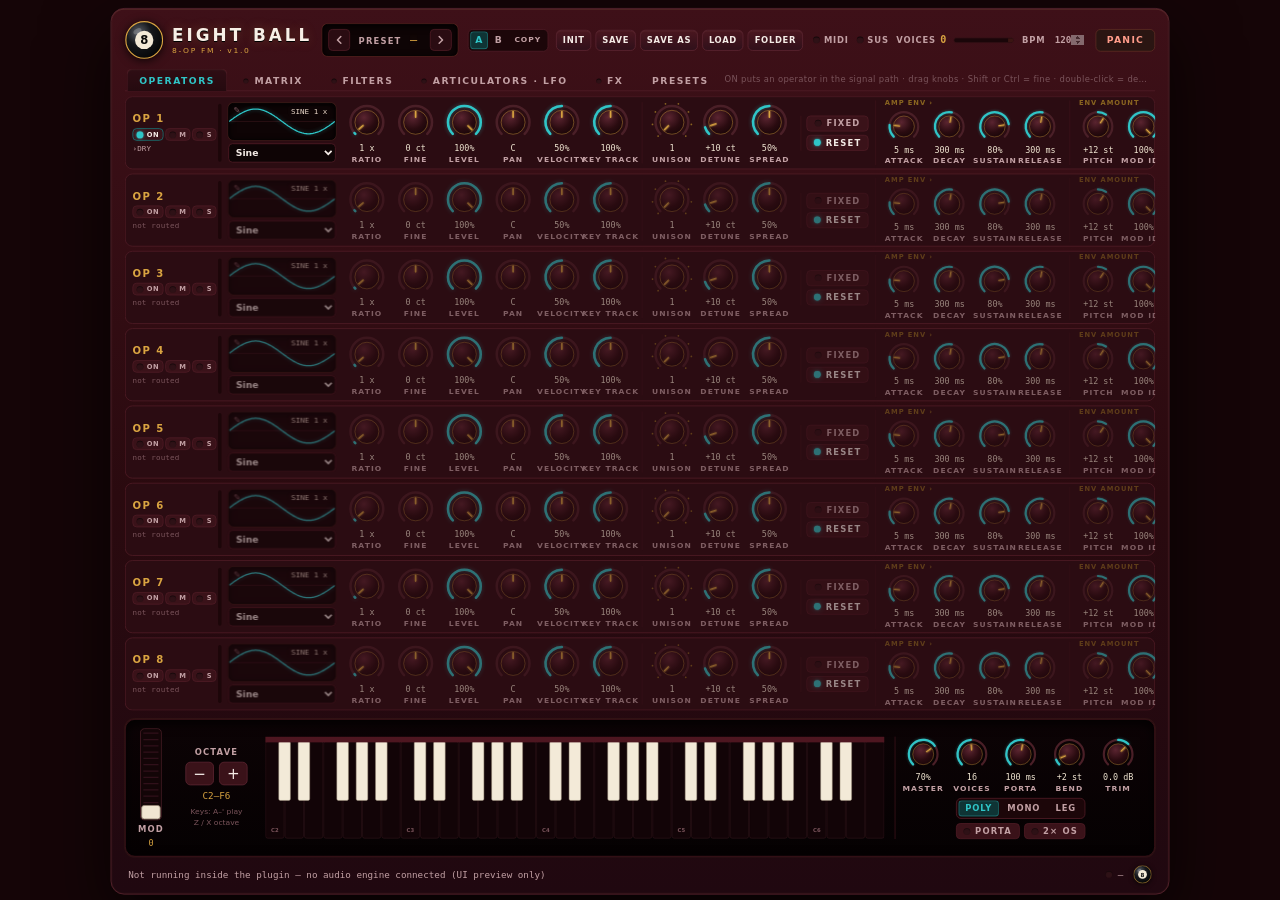
==== commit 58bfbf2a: "Web build: the engine as WebAssembly under the same UI (milestone 6, v1.0) - vst/webhost/wasm-engine" ====
--- a/vst/ui/index.html
+++ b/vst/ui/index.html
@@ -36,7 +36,7 @@
         <svg class="brand-logo" viewBox="0 0 40 40" aria-hidden="true"><use href="#eightBall"/></svg>
         <div class="brand-text">
           <span class="brand-mark">EIGHT BALL</span>
-          <span class="brand-sub">8-OP FM · v0.5</span>
+          <span class="brand-sub">8-OP FM · v1.0</span>
         </div>
       </div>
       <div class="patch-display">
--- a/vst/ui/css/style.css
+++ b/vst/ui/css/style.css
@@ -579,7 +579,7 @@
 .oct-readout { font-family: var(--mono); font-size: 11px; color: var(--accent); }
 .kbd-hint { font-size: 9px; color: var(--faint); text-align: center; line-height: 1.4; }
 
-.piano { flex: 1; min-width: 0; max-width: 700px; }
+.piano { flex: 1; min-width: 0; }
 .piano-svg { display: block; width: 100%; height: auto; max-height: 150px; touch-action: none; cursor: pointer; }
 .felt { fill: #4e1620; }
 /* Inverted keyboard: naturals black, sharps white */
@@ -834,3 +834,7 @@
 .ctx-item:hover:not(:disabled) { background: var(--accent-bg); color: var(--accent); }
 .statusbar { color: var(--muted); }
 .corner-ball { width: 22px; height: 22px; flex: none; filter: drop-shadow(0 1px 3px rgba(0, 0, 0, 0.8)); }
+
+/* the web build shows the MIDI input picker in the header: keep its label on one line */
+.midi-pick { align-items: center; gap: 6px; }
+.midi-pick .ctl-label { white-space: nowrap; }
